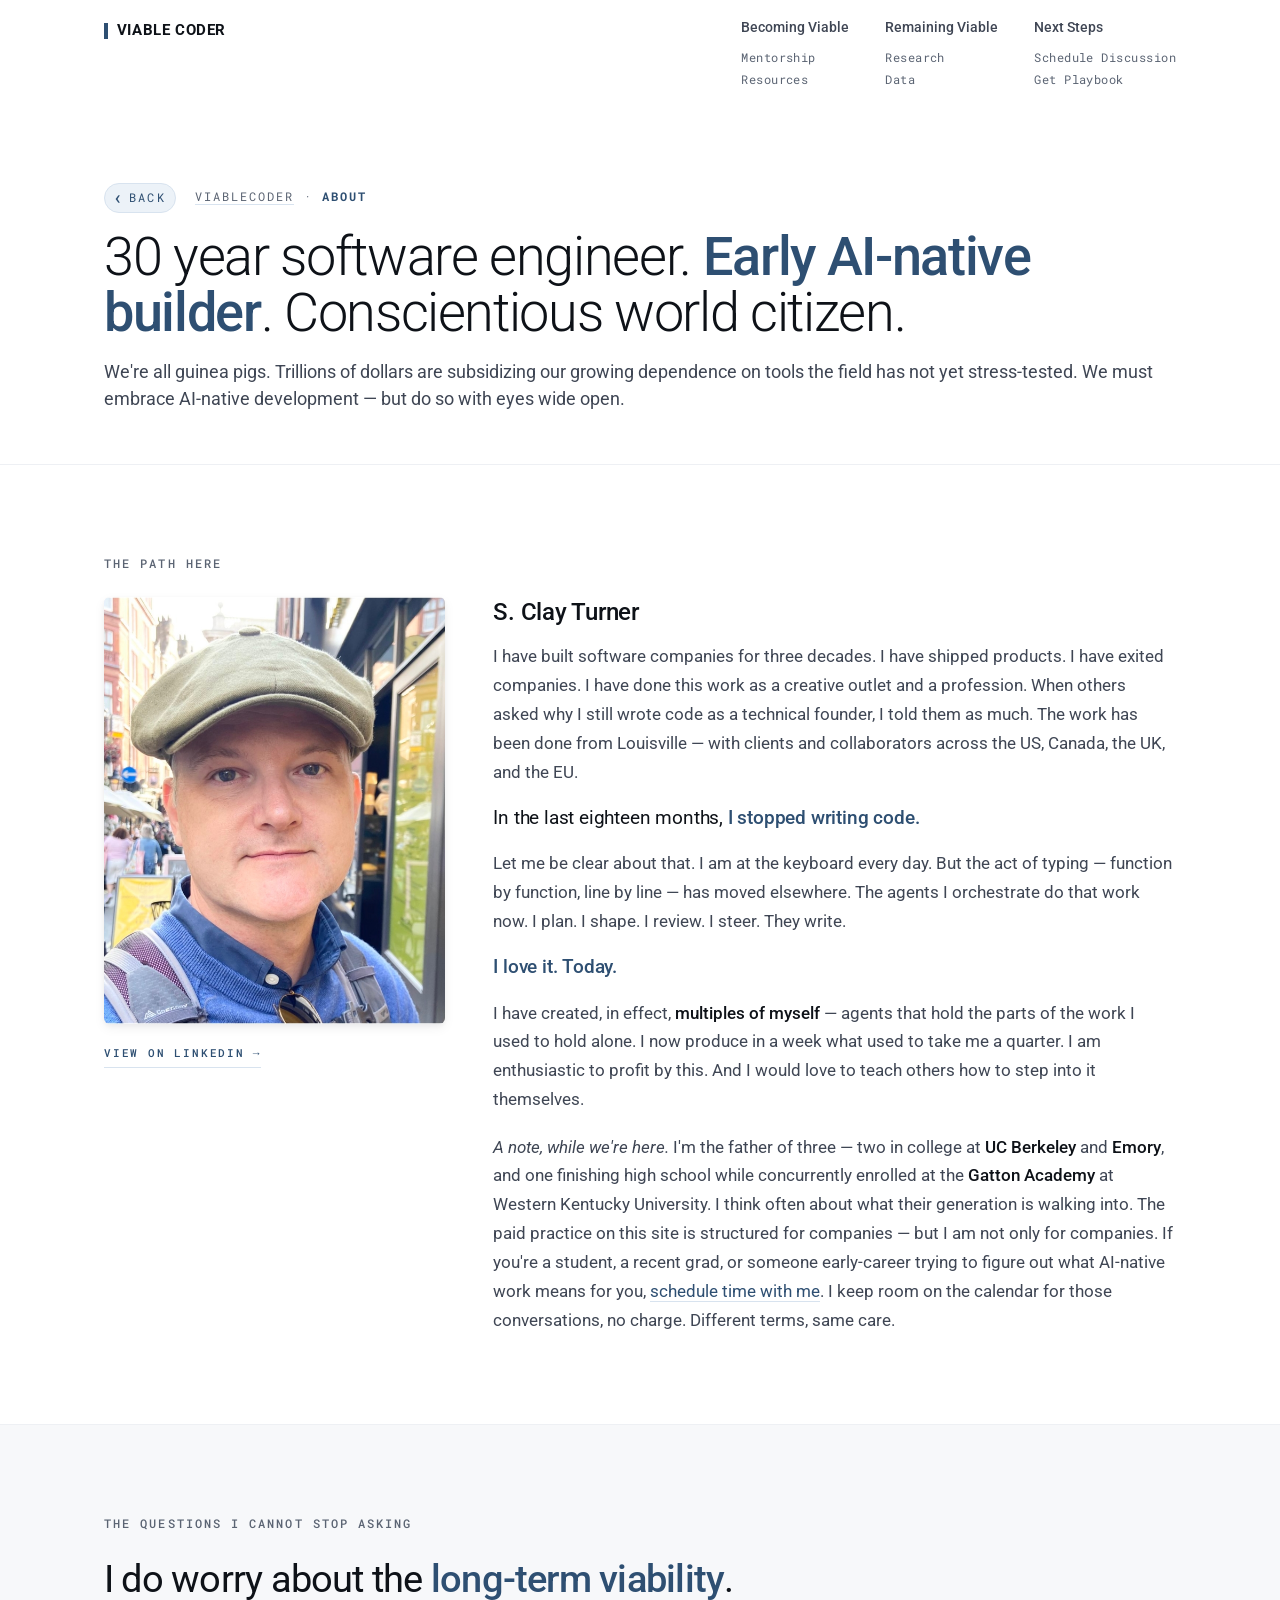
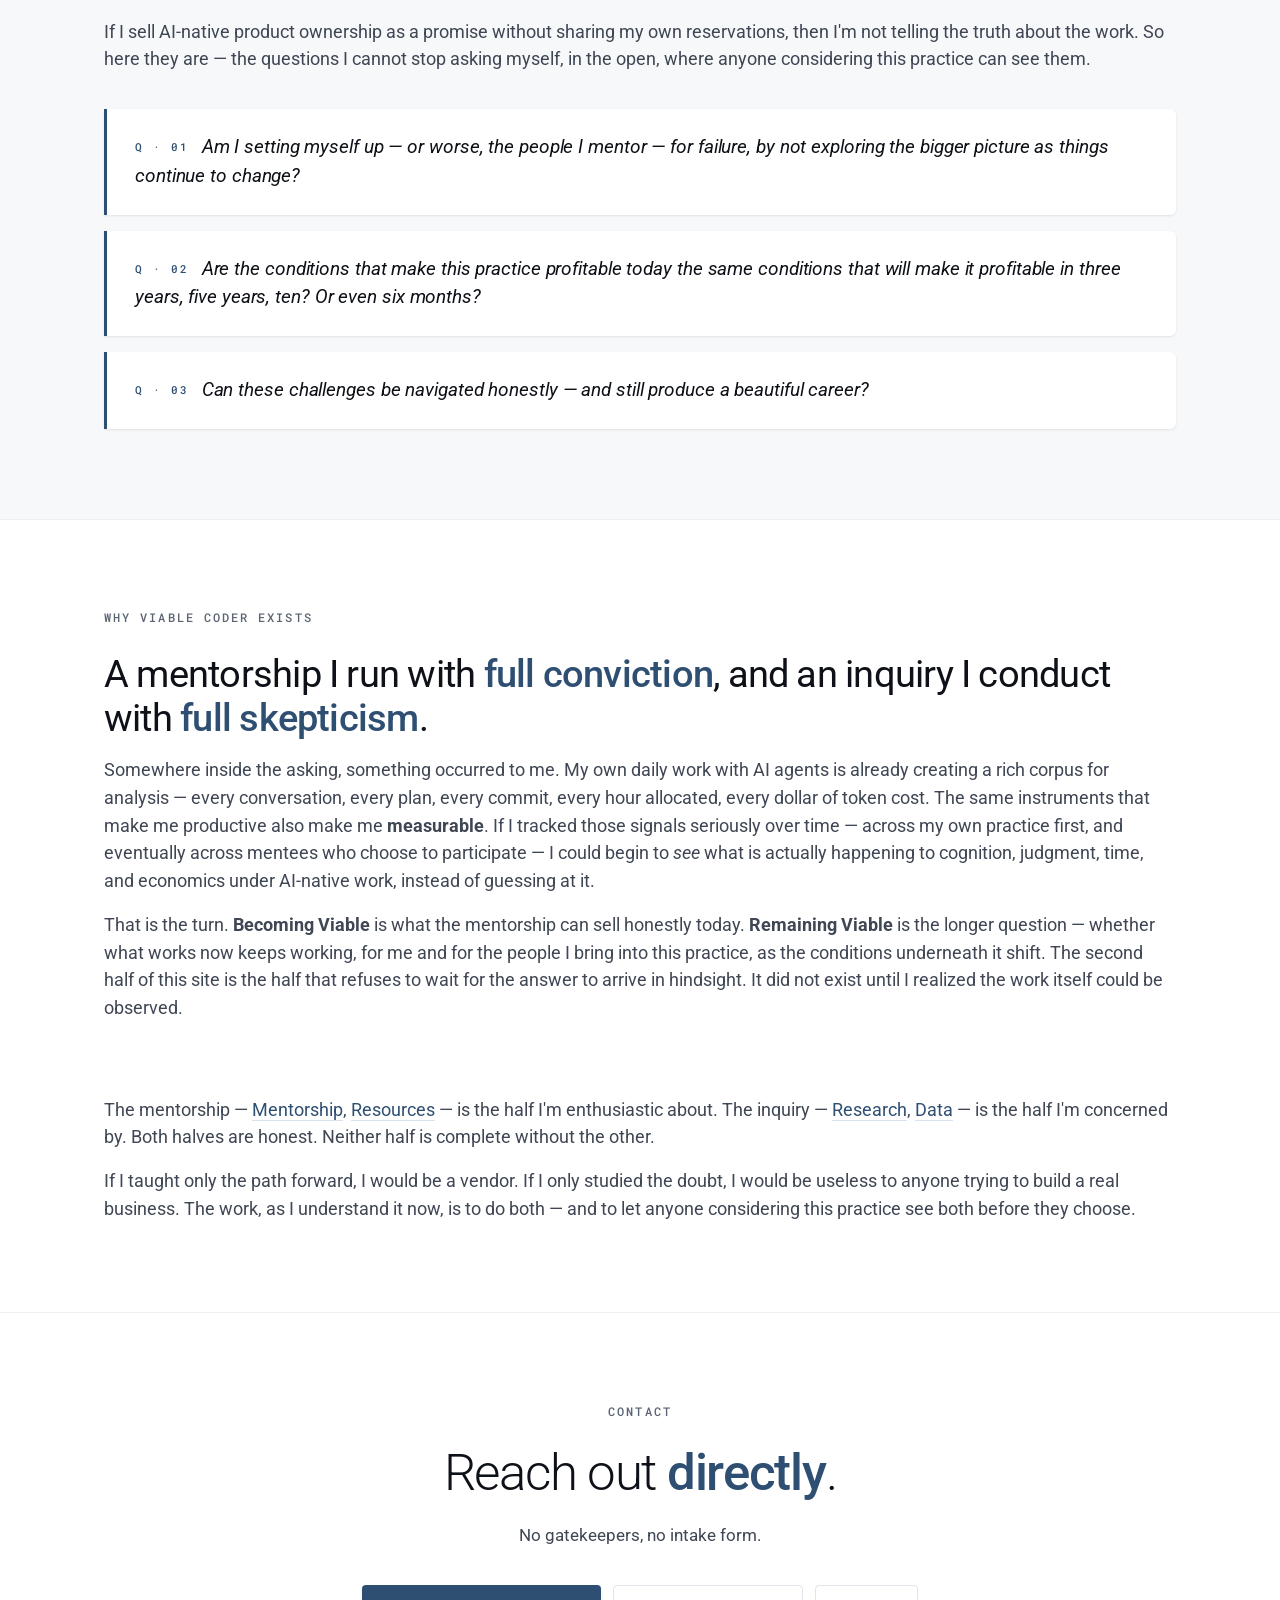
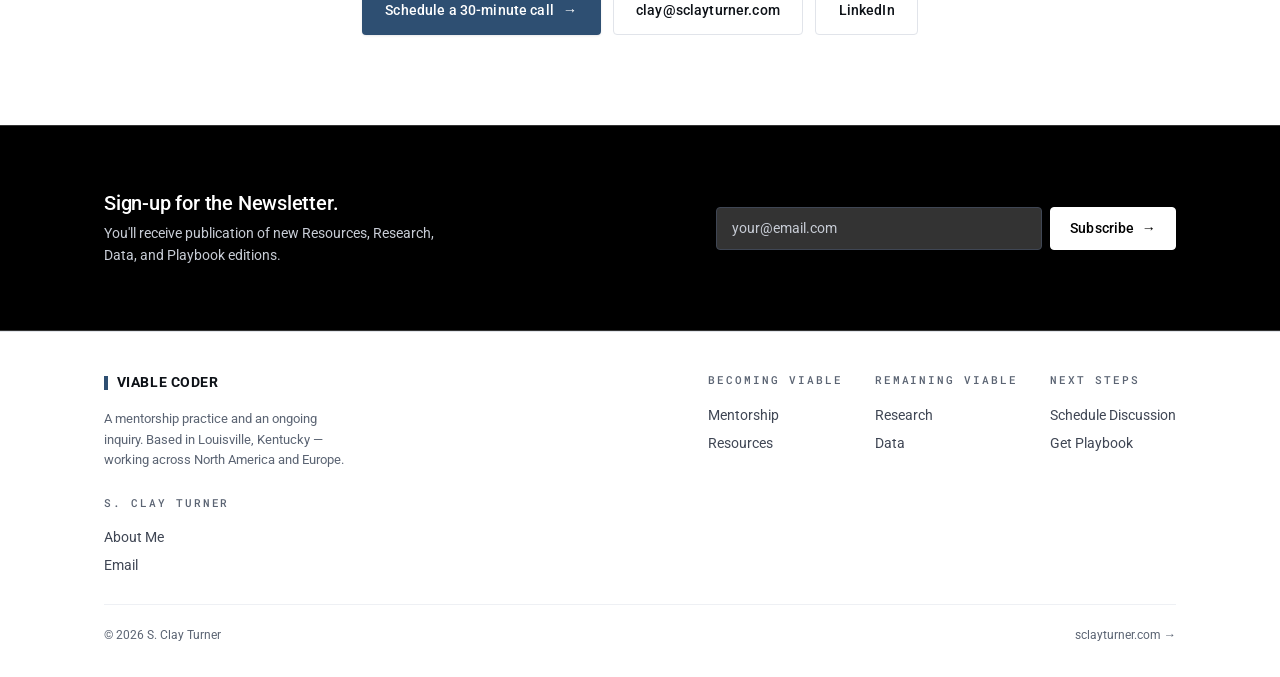
==== website/public/about.html @ d7c7f1f5 "Initial Commit" ====
<!DOCTYPE html>
<html lang="en">
<head>
<meta charset="UTF-8">
<meta name="viewport" content="width=device-width, initial-scale=1.0">
<title>About — Viable Coder</title>
<meta name="description" content="S. Clay Turner — three decades building software companies. Currently technical co-founder of Soaring Titan and Maximum Automotive Intelligence.">

<link rel="preconnect" href="https://fonts.googleapis.com">
<link rel="preconnect" href="https://fonts.gstatic.com" crossorigin>
<link href="https://fonts.googleapis.com/css2?family=Roboto:wght@300;400;500;700&family=Roboto+Mono:wght@400;500&display=swap" rel="stylesheet">
<link rel="stylesheet" href="main.css?v=20260601">
</head>
<body>

<nav class="top">
  <div class="wrap">
    <div class="nav-row">
      <a href="index.html" class="wordmark"><span class="bar"></span> VIABLE CODER</a>
      <button class="nav-toggle" type="button" aria-controls="nav-links" aria-expanded="false" aria-label="Open menu">
        <span class="nav-toggle-icon" aria-hidden="true"><span></span><span></span><span></span></span>
      </button>
      <div class="nav-links" id="nav-links">
        <div class="nav-col">
          <a href="becoming-viable.html" class="nav-top-link">Becoming Viable</a>
          <div class="nav-sub">
            <a href="mentorship.html">Mentorship</a>
            <a href="resources.html">Resources</a>
          </div>
        </div>
        <div class="nav-col">
          <a href="remaining-viable.html" class="nav-top-link">Remaining Viable</a>
          <div class="nav-sub">
            <a href="research.html">Research</a>
            <a href="data.html">Data</a>
          </div>
        </div>
        <div class="nav-col">
          <a href="next-steps.html" class="nav-top-link">Next Steps</a>
          <div class="nav-sub">
            <a href="https://calendly.com/sclayturner/advisory-session" target="_blank" rel="noopener">Schedule Discussion</a>
            <a href="playbook.html">Get Playbook</a>
          </div>
        </div>
      </div>
    </div>
  </div>
</nav>

<!-- PAGE BAND -->
<header class="page-band about-header">
  <div class="wrap">
    <div class="crumb reveal"><a href="index.html" class="crumb-back" aria-label="back to home"><span class="chevron">‹</span>BACK</a><a href="index.html">viablecoder</a> · <span class="accent">about</span></div>
    <h1 class="reveal delay-1">30 year software engineer. <strong>Early AI-native builder</strong>. Conscientious world citizen.</h1>
    <p class="kicker reveal delay-2">We're all guinea pigs. Trillions of dollars are subsidizing our growing dependence on tools the field has not yet stress-tested. We must embrace AI-native development — but do so with eyes wide open.</p>
  </div>
</header>

<!-- §1 — THE PATH HERE -->
<section>
  <div class="wrap">
    <div class="eyebrow reveal"><span class="num">01</span><span class="bar"></span> The Path Here</div>
    <div class="person-row" style="margin-top: 1.5rem; align-items: flex-start;">
      <div class="person-side reveal">
        <figure class="person-portrait">
          <img src="assets/clay-turner.jpg" alt="S. Clay Turner" loading="lazy">
        </figure>
        <a href="https://www.linkedin.com/in/sclayturner/" target="_blank" rel="noopener" class="profile-link">
          View on LinkedIn <span class="arrow">→</span>
        </a>
      </div>
      <div class="person-text narrative">
        <h3 class="reveal">S. Clay Turner</h3>
        <p class="reveal">I have built software companies for three decades. I have shipped products. I have exited companies. I have done this work as a creative outlet and a profession. When others asked why I still wrote code as a technical founder, I told them as much. The work has been done from Louisville — with clients and collaborators across the US, Canada, the UK, and the EU.</p>
        <p class="reveal"><span class="pull">In the last eighteen months, <strong>I stopped writing code.</strong></span></p>
        <p class="reveal">Let me be clear about that. I am at the keyboard every day. But the act of typing — function by function, line by line — has moved elsewhere. The agents I orchestrate do that work now. I plan. I shape. I review. I steer. They write.</p>
        <p class="reveal"><span class="pull"><strong>I love it. Today.</strong></span></p>
        <p class="reveal">I have created, in effect, <strong>multiples of myself</strong> — agents that hold the parts of the work I used to hold alone. I now produce in a week what used to take me a quarter. I am enthusiastic to profit by this. And I would love to teach others how to step into it themselves.</p>
        <p class="reveal"><em>A note, while we're here.</em> I'm the father of three — two in college at <strong>UC Berkeley</strong> and <strong>Emory</strong>, and one finishing high school while concurrently enrolled at the <strong>Gatton Academy</strong> at Western Kentucky University. I think often about what their generation is walking into. The paid practice on this site is structured for companies — but I am not only for companies. If you're a student, a recent grad, or someone early-career trying to figure out what AI-native work means for you, <a href="https://calendly.com/sclayturner/advisory-session" target="_blank" rel="noopener" style="color: var(--steel); border-bottom: 1px solid var(--steel-light);">schedule time with me</a>. I keep room on the calendar for those conversations, no charge. Different terms, same care.</p>
      </div>
    </div>
  </div>
</section>

<!-- §2 — THE QUESTIONS I CANNOT STOP ASKING -->
<section class="alt-bg">
  <div class="wrap">
    <div class="eyebrow reveal"><span class="num">02</span><span class="bar"></span> The Questions I Cannot Stop Asking</div>
    <h2 class="section-title reveal">I do worry about the <strong>long-term viability</strong>.</h2>
    <p class="lead reveal">If I sell AI-native product ownership as a promise without sharing my own reservations, then I'm not telling the truth about the work. So here they are — the questions I cannot stop asking myself, in the open, where anyone considering this practice can see them.</p>

    <div class="self-questions">
      <div class="self-question reveal">
        <span class="q-num">Q · 01</span>
        Am I setting myself up — or worse, the people I mentor — for failure, by not exploring the bigger picture as things continue to change?
      </div>
      <div class="self-question reveal delay-1">
        <span class="q-num">Q · 02</span>
        Are the conditions that make this practice profitable today the same conditions that will make it profitable in three years, five years, ten? Or even six months?
      </div>
      <div class="self-question reveal delay-2">
        <span class="q-num">Q · 03</span>
        Can these challenges be navigated honestly — and still produce a beautiful career?
      </div>
    </div>
  </div>
</section>

<!-- §3 — WHY VIABLE CODER EXISTS -->
<section>
  <div class="wrap">
    <div class="eyebrow reveal"><span class="num">03</span><span class="bar"></span> Why Viable Coder Exists</div>
    <h2 class="section-title reveal">A mentorship I run with <strong>full conviction</strong>, and an inquiry I conduct with <strong>full skepticism</strong>.</h2>
    <p class="lead reveal">Somewhere inside the asking, something occurred to me. My own daily work with AI agents is already creating a rich corpus for analysis — every conversation, every plan, every commit, every hour allocated, every dollar of token cost. The same instruments that make me productive also make me <strong>measurable</strong>. If I tracked those signals seriously over time — across my own practice first, and eventually across mentees who choose to participate — I could begin to <em>see</em> what is actually happening to cognition, judgment, time, and economics under AI-native work, instead of guessing at it.</p>
    <p class="lead reveal" style="margin-top: 1rem;">That is the turn. <strong>Becoming Viable</strong> is what the mentorship can sell honestly today. <strong>Remaining Viable</strong> is the longer question — whether what works now keeps working, for me and for the people I bring into this practice, as the conditions underneath it shift. The second half of this site is the half that refuses to wait for the answer to arrive in hindsight. It did not exist until I realized the work itself could be observed.</p>
    <h3 class="subhead reveal" style="margin-top: 2.5rem; font-family: var(--font-mono); font-size: 0.85rem; letter-spacing: 0.08em; text-transform: uppercase; color: var(--ink-3);">Two halves, neither complete without the other</h3>
    <p class="lead reveal" style="margin-top: 1rem;">The mentorship — <a href="mentorship.html" style="color: var(--steel); border-bottom: 1px solid var(--steel-light);">Mentorship</a>, <a href="resources.html" style="color: var(--steel); border-bottom: 1px solid var(--steel-light);">Resources</a> — is the half I'm enthusiastic about. The inquiry — <a href="research.html" style="color: var(--steel); border-bottom: 1px solid var(--steel-light);">Research</a>, <a href="data.html" style="color: var(--steel); border-bottom: 1px solid var(--steel-light);">Data</a> — is the half I'm concerned by. Both halves are honest. Neither half is complete without the other.</p>
    <p class="lead reveal" style="margin-top: 1rem;">If I taught only the path forward, I would be a vendor. If I only studied the doubt, I would be useless to anyone trying to build a real business. The work, as I understand it now, is to do both — and to let anyone considering this practice see both before they choose.</p>
  </div>
</section>

<!-- §5 — CONTACT -->
<section class="close">
  <div class="narrow">
    <div class="eyebrow reveal" style="justify-content: center;"><span class="num">04</span><span class="bar"></span> Contact</div>
    <h2 class="reveal">Reach out <span class="accent">directly</span>.</h2>
    <p class="reveal">No gatekeepers, no intake form.</p>
    <div class="ctas reveal">
      <a href="https://calendly.com/sclayturner/advisory-session" class="btn btn-primary" target="_blank" rel="noopener">
        Schedule a 30-minute call <span class="arrow">→</span>
      </a>
      <a href="mailto:clay@sclayturner.com" class="btn btn-ghost">clay@sclayturner.com</a>
      <a href="https://www.linkedin.com/in/sclayturner/" class="btn btn-ghost" target="_blank" rel="noopener">LinkedIn</a>
    </div>
  </div>
</section>

<!-- NEWSLETTER -->
<section class="subscribe-band">
  <div class="wrap">
    <div class="sub-lede">
      <h3 class="reveal">Sign-up for the Newsletter.</h3>
      <p class="sub-note reveal">You'll receive publication of new Resources, Research, Data, and Playbook editions.</p>
    </div>
    <form class="subscribe-form reveal" action="https://buttondown.email/api/emails/embed-subscribe/viablecoder" method="post" target="popupwindow" onsubmit="window.open('https://buttondown.email/viablecoder', 'popupwindow')">
      <input type="email" name="email" placeholder="your@email.com" required>
      <button type="submit">Subscribe <span class="arrow">&rarr;</span></button>
    </form>
  </div>
</section>

<footer>
  <div class="wrap">
    <div>
      <a href="index.html" class="wordmark"><span class="bar"></span> VIABLE CODER</a>
      <p style="margin-top: 0.75rem; font-size: 0.8rem; color: var(--ink-3); max-width: 36ch;">A mentorship practice and an ongoing inquiry. Based in Louisville, Kentucky — working across North America and Europe.</p>
    </div>
    <div class="ft-col">
      <h5>Becoming Viable</h5>
      <a href="mentorship.html">Mentorship</a>
      <a href="resources.html">Resources</a>
    </div>
    <div class="ft-col">
      <h5>Remaining Viable</h5>
      <a href="research.html">Research</a>
      <a href="data.html">Data</a>
    </div>
    <div class="ft-col">
      <h5>Next Steps</h5>
      <a href="https://calendly.com/sclayturner/advisory-session" target="_blank" rel="noopener">Schedule Discussion</a>
      <a href="playbook.html">Get Playbook</a>
    </div>
    <div class="ft-col">
      <h5>S. Clay Turner</h5>
      <a href="about.html">About Me</a>
      <a href="mailto:clay@sclayturner.com">Email</a>
    </div>
    <div class="ft-bottom">
      <div>© <span id="year"></span> S. Clay Turner</div>
      <div><a href="https://sclayturner.com" target="_blank" rel="noopener">sclayturner.com →</a></div>
    </div>
  </div>
</footer>

<script src="main.js?v=20260529"></script>
</body>
</html>
---- website/public/main.css ----
:root {
  --white: #ffffff;
  --gray-50: #f7f8fa;
  --gray-100: #eef0f4;
  --gray-200: #e1e4ea;
  --gray-300: #c8cdd6;
  --gray-400: #8a93a3;
  --gray-500: #5b6473;
  --gray-600: #3f4654;
  --gray-700: #2a303a;
  --gray-800: #181c24;
  --gray-900: #0e1218;

  --steel: #2e4f72;
  --steel-mid: #4a7299;
  --steel-light: #d8e3ef;
  --steel-pale: #ecf2f8;

  --ink: var(--gray-900);
  --ink-2: var(--gray-600);
  --ink-3: var(--gray-500);
  --rule: var(--gray-200);
  --rule-soft: var(--gray-100);

  --font-sans: "Roboto", -apple-system, BlinkMacSystemFont, "Segoe UI", sans-serif;
  --font-mono: "Roboto Mono", ui-monospace, "SF Mono", Menlo, monospace;

  --max-w: 1200px;
  --content-w: 920px;
  --pad-x: clamp(1.5rem, 5vw, 4rem);

  --shadow-sm: 0 1px 2px rgba(15, 22, 32, 0.04), 0 1px 3px rgba(15, 22, 32, 0.06);
  --shadow-md: 0 4px 12px rgba(15, 22, 32, 0.06), 0 2px 4px rgba(15, 22, 32, 0.04);
}

* { box-sizing: border-box; margin: 0; padding: 0; }

html { scroll-behavior: smooth; -webkit-font-smoothing: antialiased; -moz-osx-font-smoothing: grayscale; }

body {
  background: var(--white);
  color: var(--ink);
  font-family: var(--font-sans);
  font-size: 1rem;
  line-height: 1.6;
  font-weight: 400;
  overflow-x: hidden;
}

a { color: inherit; text-decoration: none; }

::selection { background: var(--steel); color: var(--white); }

/* Layout */
.wrap { max-width: var(--max-w); margin: 0 auto; padding: 0 var(--pad-x); position: relative; }
.narrow { max-width: var(--content-w); margin: 0 auto; padding: 0 var(--pad-x); position: relative; }

/* NAV — two-tier */
nav.top {
  position: sticky;
  top: 0;
  z-index: 50;
  background: rgba(255, 255, 255, 0.94);
  backdrop-filter: saturate(140%) blur(8px);
  -webkit-backdrop-filter: saturate(140%) blur(8px);
  border-bottom: 1px solid transparent;
  transition: border-color 0.2s ease, box-shadow 0.2s ease;
}
nav.top.scrolled {
  border-bottom-color: var(--rule);
  box-shadow: 0 1px 0 rgba(15, 22, 32, 0.02);
}
nav.top .wrap {
  padding-top: 1rem;
  padding-bottom: 0.85rem;
}
.nav-row {
  display: flex;
  align-items: flex-start;
  justify-content: space-between;
  gap: 1.5rem;
}
.nav-row .wordmark {
  font-family: var(--font-sans);
  font-weight: 700;
  font-size: 0.95rem;
  letter-spacing: 0.04em;
  color: var(--ink);
  display: inline-flex;
  align-items: center;
  gap: 0.55rem;
  padding-top: 0.15rem;
}
.nav-row .wordmark .bar {
  display: inline-block;
  width: 4px; height: 16px;
  background: var(--steel);
}
.nav-links {
  display: flex;
  align-items: flex-start;
  gap: 2.25rem;
}
.nav-col {
  display: flex;
  flex-direction: column;
  align-items: flex-start;
  gap: 0.3rem;
}
.nav-col .nav-top-link {
  font-family: var(--font-sans);
  font-size: 0.875rem;
  font-weight: 500;
  color: var(--ink-2);
  transition: color 0.15s;
  padding-bottom: 2px;
  border-bottom: 1px solid transparent;
  white-space: nowrap;
}
.nav-col .nav-top-link:hover { color: var(--steel); }
.nav-col .nav-top-link.is-active {
  color: var(--ink);
  border-bottom-color: var(--steel);
}
.nav-sub {
  display: flex;
  flex-direction: column;
  gap: 0.15rem;
  padding-top: 0.15rem;
}
.nav-sub a {
  font-family: var(--font-mono);
  font-size: 0.72rem;
  letter-spacing: 0.04em;
  color: var(--ink-3);
  white-space: nowrap;
  transition: color 0.15s;
  padding-bottom: 1px;
  border-bottom: 1px solid transparent;
}
.nav-sub a:hover { color: var(--steel); }
.nav-sub a.is-active {
  color: var(--ink);
  border-bottom-color: var(--steel-light);
}
.nav-col.nav-cta { padding-top: 0; margin-left: 0.5rem; }

/* Mobile nav toggle — hidden on desktop, becomes the menu trigger on small screens */
.nav-toggle {
  display: none;
  align-items: center;
  justify-content: center;
  width: 40px;
  height: 40px;
  padding: 0;
  background: transparent;
  border: 1px solid var(--rule);
  border-radius: 4px;
  color: var(--ink);
  cursor: pointer;
  transition: border-color 0.15s, color 0.15s;
}
.nav-toggle:hover { border-color: var(--steel); color: var(--steel); }
.nav-toggle-icon {
  position: relative;
  display: inline-block;
  width: 18px;
  height: 14px;
}
.nav-toggle-icon span {
  position: absolute;
  left: 0;
  width: 100%;
  height: 2px;
  background: currentColor;
  border-radius: 1px;
  transition: transform 0.2s ease, opacity 0.15s ease, top 0.2s ease;
}
.nav-toggle-icon span:nth-child(1) { top: 0; }
.nav-toggle-icon span:nth-child(2) { top: 6px; }
.nav-toggle-icon span:nth-child(3) { top: 12px; }
.nav-toggle[aria-expanded="true"] .nav-toggle-icon span:nth-child(1) { top: 6px; transform: rotate(45deg); }
.nav-toggle[aria-expanded="true"] .nav-toggle-icon span:nth-child(2) { opacity: 0; }
.nav-toggle[aria-expanded="true"] .nav-toggle-icon span:nth-child(3) { top: 6px; transform: rotate(-45deg); }

/* Buttons */
.btn {
  display: inline-flex;
  align-items: center;
  gap: 0.55rem;
  padding: 0.8rem 1.4rem;
  font-family: var(--font-sans);
  font-size: 0.9rem;
  font-weight: 500;
  letter-spacing: 0.01em;
  border-radius: 4px;
  border: 1px solid transparent;
  cursor: pointer;
  transition: all 0.18s ease;
  white-space: nowrap;
}
.btn-primary {
  background: var(--steel);
  color: var(--white);
  box-shadow: var(--shadow-sm);
}
.btn-primary:hover {
  background: var(--gray-900);
  transform: translateY(-1px);
  box-shadow: var(--shadow-md);
}
.btn-primary .arrow { transition: transform 0.2s; }
.btn-primary:hover .arrow { transform: translateX(3px); }
.btn-ghost {
  background: var(--white);
  color: var(--ink);
  border-color: var(--rule);
}
.btn-ghost:hover { border-color: var(--steel); color: var(--steel); }
.btn-sm { padding: 0.55rem 1rem; font-size: 0.825rem; }

/* Sections */
section { padding: clamp(4rem, 7vw, 7rem) 0; position: relative; }
section + section { border-top: 1px solid var(--rule-soft); }
.alt-bg { background: var(--gray-50); }

/* Eyebrow */
.eyebrow {
  display: flex;
  align-items: center;
  gap: 0.85rem;
  font-family: var(--font-mono);
  font-size: 0.72rem;
  font-weight: 500;
  letter-spacing: 0.18em;
  text-transform: uppercase;
  color: var(--ink-3);
  margin-bottom: 1.5rem;
}
.eyebrow .num,
.eyebrow .bar { display: none; }

/* Type */
h1, h2, h3, h4 {
  font-family: var(--font-sans);
  color: var(--ink);
  line-height: 1.15;
  letter-spacing: -0.02em;
}
h1 {
  font-size: clamp(2.25rem, 5.2vw, 4.25rem);
  font-weight: 300;
  line-height: 1.05;
  letter-spacing: -0.025em;
}
h1 .accent { color: var(--steel); font-weight: 500; }

/* Universal: <strong> inside any heading uses the steel accent.
   Override on dark blocks below. */
h1 strong,
h2 strong,
h3 strong,
h4 strong,
h5 strong,
h6 strong {
  font-weight: 500;
  color: var(--steel);
}
h2.section-title {
  font-size: clamp(1.625rem, 3vw, 2.5rem);
  font-weight: 400;
  margin-bottom: 1rem;
  letter-spacing: -0.02em;
  width: 100%;
  max-width: none;
  text-wrap: wrap;
}
h2.section-title strong { font-weight: 500; }
h2.section-title .accent { color: var(--steel); font-weight: 500; }
h3 {
  font-size: 1.125rem;
  font-weight: 500;
  line-height: 1.3;
  letter-spacing: -0.01em;
}
p.lead {
  font-size: clamp(1.0625rem, 1.4vw, 1.2rem);
  line-height: 1.55;
  color: var(--ink-2);
  font-weight: 400;
}
p { color: var(--ink-2); }

/* Page header band (used on landers + working surfaces) */
.page-band {
  padding: clamp(3.5rem, 6vw, 5.5rem) 0 clamp(2.5rem, 4vw, 3.5rem);
  border-bottom: 1px solid var(--rule-soft);
}
.page-band .crumb {
  font-family: var(--font-mono);
  font-size: 0.72rem;
  letter-spacing: 0.18em;
  text-transform: uppercase;
  color: var(--ink-3);
  margin-bottom: 1rem;
}
.page-band .crumb .accent { color: var(--steel); font-weight: 700; }
.page-band .crumb a {
  color: inherit;
  text-decoration: none;
  border-bottom: 1px solid var(--steel-light);
  transition: color 0.2s, border-bottom-color 0.2s;
}
.page-band .crumb a:hover {
  color: var(--steel);
  border-bottom-color: var(--steel);
}
.page-band .crumb .crumb-back {
  display: inline-flex;
  align-items: center;
  vertical-align: middle;
  gap: 0.35em;
  margin-right: 1.5em;
  padding: 0.3em 0.75em 0.3em 0.55em;
  font-size: 0.78rem;
  color: var(--steel);
  background: var(--steel-pale);
  border: 1px solid var(--steel-light);
  border-bottom: 1px solid var(--steel-light);
  border-radius: 999px;
  transition: background 0.2s, color 0.2s, border-color 0.2s, transform 0.2s;
}
.page-band .crumb .crumb-back:hover {
  background: var(--steel);
  color: var(--white, #ffffff);
  border-color: var(--steel);
  border-bottom-color: var(--steel);
  transform: translateX(-3px);
}
.page-band .crumb .crumb-back .chevron {
  font-size: 1.5em;
  line-height: 0;
  position: relative;
  top: -1px;
  font-weight: 500;
}
.page-band h1 {
  font-size: clamp(2rem, 4.2vw, 3.5rem);
  margin-bottom: 1rem;
  width: 100%;
  max-width: none;
  text-wrap: wrap;
}
.page-band p.kicker {
  font-size: clamp(1.0625rem, 1.4vw, 1.2rem);
  color: var(--ink-2);
  line-height: 1.55;
}

/* HOME hero — the orienting question */
.q-hero {
  padding: clamp(4rem, 8vw, 7rem) 0 clamp(3.5rem, 6vw, 5.5rem);
}
.q-hero .hero-grid {
  display: grid;
  gap: 2.5rem;
  align-items: center;
}
@media (min-width: 900px) {
  .q-hero .hero-grid { grid-template-columns: 1.5fr 1fr; gap: 4rem; }
}
@media (min-width: 1100px) {
  .q-hero .hero-grid { gap: 5rem; }
}
.q-hero .hero-text { text-align: left; }
.q-hero .hero-media { position: relative; }
.q-hero .hero-media img {
  display: block;
  width: 100%;
  height: auto;
  aspect-ratio: 16 / 11;
  object-fit: cover;
  border-radius: 6px;
  box-shadow: var(--shadow-md);
}
.q-hero .hero-caption {
  padding: 1.25rem 0 0;
}
.q-hero .hero-caption .quote {
  font-size: 1rem;
  line-height: 1.55;
  color: var(--ink);
  font-weight: 400;
  font-style: italic;
}
.q-hero .hero-caption .attrib {
  display: block;
  margin-top: 1rem;
  padding-top: 1rem;
  border-top: 1px solid var(--rule);
}
.q-hero .hero-caption .attrib strong {
  display: block;
  color: var(--ink);
  font-weight: 500;
  font-size: 0.9rem;
  letter-spacing: -0.005em;
  margin-bottom: 0.2rem;
}
.q-hero .hero-caption .attrib .role {
  display: block;
  font-family: var(--font-mono);
  font-size: 0.68rem;
  letter-spacing: 0.16em;
  text-transform: uppercase;
  color: var(--ink-3);
}
.q-hero .ovr {
  font-family: var(--font-mono);
  font-size: 0.72rem;
  letter-spacing: 0.22em;
  text-transform: uppercase;
  color: var(--ink-3);
  margin-bottom: 1.75rem;
  display: flex;
  align-items: center;
  gap: 0.85rem;
}
.q-hero .ovr .bar { width: 28px; height: 1px; background: var(--steel); }
.q-hero .question {
  font-size: clamp(1.875rem, 4.4vw, 3.5rem);
  line-height: 1.12;
  font-weight: 300;
  letter-spacing: -0.025em;
  color: var(--ink);
  margin-bottom: 1.75rem;
  text-wrap: balance;
  max-width: 30ch;
}
.q-hero .question .accent { color: var(--steel); font-weight: 500; }
.q-hero .question strong { font-weight: 500; }
.q-hero .question em { font-style: italic; font-weight: 400; color: var(--ink); }
.q-hero .sub {
  font-size: clamp(1.0625rem, 1.4vw, 1.2rem);
  color: var(--ink-2);
  line-height: 1.55;
  max-width: 56ch;
}
.q-hero .sub .person { color: var(--ink); font-weight: 500; }

/* TWO FACES — equal weight */
.faces-grid {
  display: grid;
  gap: 1.5rem;
  margin-top: 2.5rem;
}
@media (min-width: 820px) {
  .faces-grid { grid-template-columns: 1fr 1fr; gap: 2rem; }
}

/* HOME §02 — Nine Dimensions section + closing italic quote */
.dimensions-families-section .dimensions-families { margin-top: 2.5rem; }

.explore-link {
  margin-top: 3rem;
  padding-top: 2rem;
  border-top: 1px solid var(--rule);
}
.explore-link a {
  display: inline-flex;
  align-items: center;
  gap: 0.55rem;
  font-family: var(--font-mono);
  font-size: 0.78rem;
  font-weight: 500;
  letter-spacing: 0.16em;
  text-transform: uppercase;
  color: var(--steel);
  border-bottom: 1px solid var(--steel-light);
  padding-bottom: 0.4rem;
  transition: color 0.18s, border-color 0.18s;
}
.explore-link a:hover {
  color: var(--gray-900);
  border-bottom-color: var(--steel);
}
.explore-link a .arrow { transition: transform 0.18s; }
.explore-link a:hover .arrow { transform: translateX(3px); }

.practitioner-quote {
  margin-top: 3rem;
  font-size: clamp(1.1875rem, 1.8vw, 1.5rem);
  font-style: italic;
  color: var(--ink);
  line-height: 1.5;
  font-weight: 300;
  letter-spacing: -0.005em;
}
.dimensions-families {
  display: grid;
  gap: 1.75rem;
}
@media (min-width: 760px) {
  .dimensions-families { grid-template-columns: repeat(3, 1fr); gap: 2.25rem; }
}
.dim-family h4 {
  font-family: var(--font-mono);
  font-size: 0.7rem;
  font-weight: 500;
  letter-spacing: 0.18em;
  text-transform: uppercase;
  color: var(--steel);
  margin-bottom: 1rem;
  padding-bottom: 0.65rem;
  border-bottom: 1px solid var(--rule);
}
.dim-family h4 .count {
  color: var(--ink-3);
  font-weight: 400;
  margin-left: 0.4rem;
}
.dim-list {
  list-style: none;
  display: flex;
  flex-direction: column;
  gap: 1rem;
}
.dim-list li {
  display: flex;
  flex-direction: column;
  gap: 0.25rem;
}
.dim-list .dim-name {
  font-family: var(--font-sans);
  font-size: 0.95rem;
  font-weight: 500;
  letter-spacing: -0.005em;
}
.dim-list .dim-name a {
  color: var(--ink);
  border-bottom: 1px solid transparent;
  transition: border-color 0.15s, color 0.15s;
  padding-bottom: 1px;
}
.dim-list .dim-name a:hover {
  color: var(--steel);
  border-bottom-color: var(--steel-light);
}
.dim-list .dim-q {
  font-style: italic;
  font-size: 0.9rem;
  color: var(--ink-2);
  line-height: 1.45;
  max-width: 32ch;
}
.face-card {
  border: 1px solid var(--rule);
  background: var(--white);
  border-radius: 6px;
  padding: clamp(1.75rem, 3vw, 2.5rem);
  display: flex;
  flex-direction: column;
  gap: 1.25rem;
  transition: border-color 0.2s, box-shadow 0.2s, transform 0.2s;
  position: relative;
  overflow: hidden;
}
.face-card::before {
  content: "";
  position: absolute;
  left: 0; top: 0; bottom: 0;
  width: 3px;
  background: var(--steel);
}
.face-card:hover {
  border-color: var(--steel-mid);
  box-shadow: var(--shadow-md);
  transform: translateY(-2px);
}
.face-card .face-label {
  font-family: var(--font-mono);
  font-size: 0.72rem;
  font-weight: 500;
  letter-spacing: 0.18em;
  text-transform: uppercase;
  color: var(--steel);
}
.face-card h2 {
  font-size: clamp(1.375rem, 2vw, 1.75rem);
  font-weight: 400;
  line-height: 1.2;
  letter-spacing: -0.015em;
  max-width: 24ch;
}
.face-card h2 strong { font-weight: 500; }
.face-card p { font-size: 1rem; color: var(--ink-2); max-width: 50ch; }
.face-card .face-links {
  display: flex;
  flex-direction: column;
  gap: 0.5rem;
  margin-top: 0.25rem;
  padding-top: 1rem;
  border-top: 1px solid var(--rule-soft);
}
.face-card .face-links a {
  display: flex;
  justify-content: space-between;
  align-items: baseline;
  gap: 1rem;
  padding: 0.5rem 0;
  font-family: var(--font-sans);
  font-size: 0.95rem;
  color: var(--ink);
  font-weight: 500;
  border-bottom: 1px solid transparent;
  transition: border-color 0.15s, color 0.15s;
}
.face-card .face-links a:hover {
  color: var(--steel);
  border-bottom-color: var(--steel-light);
}
.face-card .face-links a .desc {
  font-family: var(--font-sans);
  font-size: 0.85rem;
  color: var(--ink-3);
  font-weight: 400;
  flex: 1;
  text-align: right;
}
.face-card .face-links a .arrow {
  font-family: var(--font-mono);
  color: var(--steel);
  transition: transform 0.15s;
}
.face-card .face-links a:hover .arrow { transform: translateX(3px); }

/* PROOF strip on home (Stonewood) */
.proof-grid { display: grid; gap: 2rem; margin-top: 2rem; }
@media (min-width: 760px) {
  .proof-grid { grid-template-columns: 1.1fr 1fr; gap: 3rem; align-items: center; }
}
.home-proof .case {
  border-left: 3px solid var(--steel);
  padding: 0.4rem 0 0.4rem 1.5rem;
}
.home-proof .case .tag {
  font-family: var(--font-mono);
  font-size: 0.7rem;
  font-weight: 500;
  letter-spacing: 0.16em;
  text-transform: uppercase;
  color: var(--steel);
  margin-bottom: 0.6rem;
  display: block;
}
.home-proof .case h3 {
  font-size: clamp(1.125rem, 1.6vw, 1.375rem);
  font-weight: 500;
  margin-bottom: 0.6rem;
  letter-spacing: -0.015em;
}
.home-proof .case p { font-size: 0.95rem; color: var(--ink-2); }

/* CURRENT WORK strip — three living surfaces */
.current-strip .grid {
  display: grid;
  gap: 1rem;
  margin-top: 2rem;
}
@media (min-width: 760px) {
  .current-strip .grid { grid-template-columns: repeat(3, 1fr); gap: 1.25rem; }
}
.strip-card {
  background: var(--white);
  border: 1px solid var(--rule);
  border-radius: 6px;
  padding: 1.5rem;
  display: flex;
  flex-direction: column;
  gap: 0.85rem;
  transition: border-color 0.2s, box-shadow 0.2s, transform 0.2s;
}
.strip-card:hover {
  border-color: var(--steel-mid);
  box-shadow: var(--shadow-md);
  transform: translateY(-2px);
}
.strip-card .strip-tag {
  font-family: var(--font-mono);
  font-size: 0.68rem;
  font-weight: 500;
  letter-spacing: 0.18em;
  text-transform: uppercase;
  color: var(--steel);
}
.strip-card h4 {
  font-size: 1rem;
  font-weight: 500;
  line-height: 1.35;
  letter-spacing: -0.01em;
}
.strip-card .strip-meta {
  font-family: var(--font-mono);
  font-size: 0.7rem;
  color: var(--ink-3);
  margin-top: auto;
  padding-top: 0.5rem;
  border-top: 1px solid var(--rule-soft);
}

/* Quiet line — one next step */
.quiet-line {
  text-align: center;
  padding: clamp(3rem, 6vw, 5rem) 0;
  background: var(--gray-50);
  border-top: 1px solid var(--rule-soft);
}
.quiet-line p {
  font-size: clamp(1rem, 1.3vw, 1.15rem);
  color: var(--ink-2);
  font-style: italic;
}
.quiet-line p a {
  font-style: normal;
  color: var(--steel);
  font-weight: 500;
  border-bottom: 1px solid var(--steel-light);
  padding-bottom: 2px;
  transition: border-color 0.15s, color 0.15s;
}
.quiet-line p a:hover { color: var(--gray-900); border-bottom-color: var(--steel); }

/* EXPANDABLE CARDS — for audience and concern cards */
.expand-list {
  display: flex;
  flex-direction: column;
  gap: 0.75rem;
  margin-top: 1.5rem;
}
details.expand-card {
  border: 1px solid var(--rule);
  border-radius: 6px;
  background: var(--white);
  transition: border-color 0.18s, box-shadow 0.18s;
}
details.expand-card[open] {
  border-color: var(--steel-mid);
  box-shadow: var(--shadow-sm);
}
details.expand-card summary {
  padding: 1.2rem 3rem 1.2rem 1.5rem;
  cursor: pointer;
  list-style: none;
  position: relative;
  display: flex;
  flex-direction: column;
  gap: 0.35rem;
}
details.expand-card summary::-webkit-details-marker { display: none; }
details.expand-card summary::after {
  content: "+";
  position: absolute;
  right: 1.4rem;
  top: 50%;
  transform: translateY(-50%);
  font-family: var(--font-mono);
  font-size: 1.25rem;
  font-weight: 400;
  color: var(--steel);
  transition: transform 0.2s;
  line-height: 1;
}
details.expand-card[open] summary::after {
  content: "−";
  color: var(--steel);
}
details.expand-card summary .title {
  font-size: 1.0625rem;
  font-weight: 500;
  color: var(--ink);
  letter-spacing: -0.01em;
}
details.expand-card summary .title .code {
  font-family: var(--font-mono);
  font-size: 0.72rem;
  font-weight: 500;
  color: var(--steel);
  letter-spacing: 0.12em;
  margin-left: 0.5rem;
  padding: 1px 6px;
  border: 1px solid var(--steel-light);
  border-radius: 3px;
  background: var(--steel-pale);
  vertical-align: 2px;
}
details.expand-card summary .summary-line {
  font-size: 0.95rem;
  color: var(--ink-2);
}
.expand-body {
  padding: 0 1.5rem 1.5rem;
  border-top: 1px solid var(--rule-soft);
  padding-top: 1.25rem;
  margin-top: 0.25rem;
}
.expand-body .field-label {
  font-family: var(--font-mono);
  font-size: 0.68rem;
  font-weight: 500;
  letter-spacing: 0.18em;
  text-transform: uppercase;
  color: var(--ink-3);
  margin-top: 1rem;
  display: block;
}
.expand-body .field-label:first-child { margin-top: 0; }
.expand-body p {
  font-size: 0.95rem;
  color: var(--ink-2);
  margin-top: 0.4rem;
  line-height: 1.6;
}
.expand-body .fear {
  font-style: italic;
  color: var(--ink);
  border-left: 2px solid var(--steel-light);
  padding-left: 0.85rem;
  margin-top: 0.6rem;
  font-size: 0.95rem;
}
.expand-body .dim-tags {
  margin-top: 0.6rem;
  display: flex;
  flex-wrap: wrap;
  gap: 0.4rem;
}

/* Method legend on Remaining Viable §02 */
.legend {
  margin-top: 1.25rem;
  padding: 0.85rem 1.1rem;
  background: var(--gray-50);
  border: 1px solid var(--rule);
  border-radius: 4px;
  font-family: var(--font-mono);
  font-size: 0.78rem;
  line-height: 1.6;
  color: var(--ink-3);
  letter-spacing: 0.02em;
}
.legend strong {
  color: var(--steel);
  font-weight: 500;
  text-transform: uppercase;
  letter-spacing: 0.14em;
  font-size: 0.7rem;
  margin-right: 0.1rem;
}

/* Measurement list inside concern cards */
.measure-list {
  list-style: none;
  margin: 0.5rem 0 0;
  padding: 0;
  display: flex;
  flex-direction: column;
}
.measure-list li {
  display: flex;
  flex-wrap: wrap;
  gap: 0.4rem 1.25rem;
  align-items: baseline;
  justify-content: space-between;
  padding: 0.7rem 0;
  border-bottom: 1px solid var(--rule-soft);
}
.measure-list li:last-child { border-bottom: none; }
.measure-list .m-name {
  font-size: 0.92rem;
  color: var(--ink-2);
  line-height: 1.45;
  flex: 1 1 60%;
  min-width: 0;
}
.measure-list .m-meta {
  font-family: var(--font-mono);
  font-size: 0.66rem;
  font-weight: 500;
  letter-spacing: 0.14em;
  text-transform: uppercase;
  color: var(--steel);
  white-space: nowrap;
  flex-shrink: 0;
}
.measure-list .m-meta .sep { color: var(--gray-300); margin: 0 0.3rem; }
.measure-note {
  margin-top: 0.85rem;
  font-size: 0.85rem;
  font-style: italic;
  color: var(--ink-3);
  padding-left: 0.85rem;
  border-left: 2px solid var(--rule);
}
.dim-tag {
  display: inline-flex;
  align-items: center;
  font-family: var(--font-mono);
  font-size: 0.66rem;
  font-weight: 400;
  letter-spacing: 0.06em;
  padding: 0.15rem 0.5rem;
  border: 1px solid var(--rule);
  background: transparent;
  color: var(--ink-3);
  border-radius: 3px;
  transition: all 0.15s;
}
.dim-tag:hover {
  border-color: var(--steel);
  color: var(--steel);
  background: var(--steel-pale);
}

/* Per-card primary CTA: links to Resources filtered to this audience */
.card-cta-row {
  margin-top: 1.25rem;
  padding-top: 1.1rem;
  border-top: 1px solid var(--rule-soft);
}
.card-cta-row .btn .arrow { transition: transform 0.2s; }
.card-cta-row .btn:hover .arrow { transform: translateX(3px); }

/* Quieter version of .field-label for the de-emphasized dim-tags row */
.expand-body .field-label-secondary {
  display: block;
  margin-top: 1.1rem;
  margin-bottom: 0.35rem;
  font-family: var(--font-mono);
  font-size: 0.62rem;
  font-weight: 400;
  letter-spacing: 0.14em;
  text-transform: uppercase;
  color: var(--ink-3);
}

/* Family group label */
.family-group { margin-top: 2rem; }
.family-group:first-child { margin-top: 0; }
.family-group .family-label {
  font-family: var(--font-mono);
  font-size: 0.72rem;
  font-weight: 500;
  letter-spacing: 0.18em;
  text-transform: uppercase;
  color: var(--ink-3);
  margin-bottom: 0.85rem;
  display: flex;
  align-items: center;
  gap: 0.85rem;
}
.family-group .family-label .accent { color: var(--steel); }
.family-group .family-label .bar { width: 24px; height: 1px; background: var(--steel); }
.family-group .family-question {
  font-style: italic;
  font-size: clamp(1rem, 1.25vw, 1.125rem);
  color: var(--ink-2);
  margin-top: -0.25rem;
  margin-bottom: 1.25rem;
  line-height: 1.5;
}

/* Two entrances row */
.entrances-grid {
  display: grid;
  gap: 1.25rem;
  margin-top: 1.75rem;
}
@media (min-width: 760px) {
  .entrances-grid { grid-template-columns: 1fr 1fr; gap: 1.5rem; }
}
.entrance-card {
  border: 1px solid var(--rule);
  background: var(--white);
  border-radius: 6px;
  padding: 1.75rem;
  display: flex;
  flex-direction: column;
  gap: 0.85rem;
  transition: border-color 0.2s, box-shadow 0.2s, transform 0.2s;
}
.entrance-card:hover {
  border-color: var(--steel-mid);
  box-shadow: var(--shadow-md);
  transform: translateY(-2px);
}
.entrance-card .entrance-label {
  font-family: var(--font-mono);
  font-size: 0.7rem;
  font-weight: 500;
  letter-spacing: 0.18em;
  text-transform: uppercase;
  color: var(--steel);
}
.entrance-card h3 { font-size: 1.25rem; font-weight: 500; }
.entrance-card h3 a {
  display: inline-flex;
  align-items: center;
  gap: 0.4rem;
}
.entrance-card h3 a .arrow { color: var(--steel); transition: transform 0.15s; }
.entrance-card:hover h3 a .arrow { transform: translateX(3px); }
.entrance-card p { font-size: 0.95rem; }

/* Hero block on a working surface (Offer §1, etc.) */
.surface-hero {
  text-align: left;
  padding: clamp(3rem, 6vw, 5rem) 0;
}
.surface-hero h2 {
  font-size: clamp(1.875rem, 4vw, 3.25rem);
  font-weight: 300;
  line-height: 1.1;
  letter-spacing: -0.025em;
  width: 100%;
  max-width: none;
  text-wrap: wrap;
  margin-bottom: 1.25rem;
}
.surface-hero h2 strong { font-weight: 500; }
.surface-hero h2 .accent { color: var(--steel); font-weight: 500; }
.surface-hero p {
  font-size: clamp(1.0625rem, 1.4vw, 1.2rem);
  color: var(--ink-2);
  max-width: 56ch;
}

/* Engagement strip — six small cards */
.eng-grid {
  display: grid;
  gap: 1rem;
  margin-top: 2rem;
}
@media (min-width: 720px) {
  .eng-grid { grid-template-columns: repeat(2, 1fr); gap: 1.25rem; }
}
@media (min-width: 1020px) {
  .eng-grid { grid-template-columns: repeat(3, 1fr); }
}
.eng-card {
  background: var(--white);
  border: 1px solid var(--rule);
  border-radius: 6px;
  padding: 1.5rem;
  display: flex;
  flex-direction: column;
  gap: 0.55rem;
  position: relative;
  transition: border-color 0.2s, box-shadow 0.2s, transform 0.2s;
}
.eng-card::before {
  content: "";
  position: absolute;
  left: 0; top: 1.5rem; bottom: 1.5rem;
  width: 2px;
  background: var(--steel);
  border-radius: 1px;
}
.eng-card:hover {
  border-color: var(--steel-mid);
  box-shadow: var(--shadow-sm);
  transform: translateY(-1px);
}
.eng-card .eng-num {
  font-family: var(--font-mono);
  font-size: 0.7rem;
  font-weight: 500;
  letter-spacing: 0.18em;
  color: var(--steel);
}
.eng-card h4 {
  font-size: 1rem;
  font-weight: 500;
  letter-spacing: -0.01em;
}
.eng-card p { font-size: 0.9rem; line-height: 1.55; }

/* Offer page — engagement note (decoupling clarification) */
.engagement-note {
  margin-top: 2.5rem;
  padding: 1.75rem 2rem;
  background: var(--white);
  border: 1px solid var(--rule);
  border-left: 3px solid var(--steel);
  border-radius: 0 6px 6px 0;
}
.engagement-note h4 {
  font-size: 1.0625rem;
  font-weight: 500;
  color: var(--ink);
  margin-bottom: 0.75rem;
  letter-spacing: -0.01em;
}
.engagement-note p {
  font-size: 0.95rem;
  color: var(--ink-2);
  line-height: 1.6;
  margin: 0;
}
.engagement-note p strong { color: var(--ink); font-weight: 500; }
.engagement-note p a {
  color: var(--steel);
  border-bottom: 1px solid var(--steel-light);
  padding-bottom: 1px;
  transition: color 0.15s, border-color 0.15s;
}
.engagement-note p a:hover { color: var(--gray-900); border-bottom-color: var(--steel); }

/* Quote blocks */
blockquote {
  background: var(--white);
  border: 1px solid var(--rule);
  border-radius: 6px;
  padding: 1.75rem;
  font-size: 1rem;
  line-height: 1.55;
  color: var(--ink);
  font-weight: 400;
  position: relative;
}
blockquote::before {
  content: "\201C";
  position: absolute;
  top: 0.6rem;
  left: 1.4rem;
  font-family: Georgia, serif;
  font-size: 3rem;
  line-height: 1;
  color: var(--steel-light);
  pointer-events: none;
}
blockquote .quote-text { position: relative; z-index: 1; display: block; }
blockquote cite {
  display: block;
  margin-top: 1.25rem;
  padding-top: 1.25rem;
  border-top: 1px solid var(--rule-soft);
  font-style: normal;
  font-size: 0.85rem;
  color: var(--ink-3);
}
blockquote cite strong {
  color: var(--ink);
  font-weight: 500;
  display: block;
  margin-bottom: 0.1rem;
  font-size: 0.9rem;
}
.quote-row { display: grid; gap: 1.25rem; margin-top: 1.5rem; }
@media (min-width: 760px) { .quote-row { grid-template-columns: 1fr 1fr; gap: 1.5rem; } }

/* Stonewood case card on offer page */
.case-card {
  background: var(--white);
  border: 1px solid var(--rule);
  border-left: 3px solid var(--steel);
  border-radius: 0 6px 6px 0;
  padding: clamp(1.75rem, 3vw, 2.5rem);
  box-shadow: var(--shadow-sm);
}
.case-card .case-tag {
  display: inline-block;
  font-family: var(--font-mono);
  font-size: 0.7rem;
  font-weight: 500;
  letter-spacing: 0.16em;
  text-transform: uppercase;
  color: var(--steel);
  margin-bottom: 1rem;
}
.case-card h3 {
  font-size: clamp(1.25rem, 2vw, 1.5rem);
  font-weight: 500;
  margin-bottom: 0.85rem;
  line-height: 1.25;
  letter-spacing: -0.015em;
}
.case-card p { font-size: 1rem; }

/* Investment grid (offer page) */
.invest-grid {
  display: grid;
  gap: 1rem;
  margin-top: 2rem;
}
@media (min-width: 760px) { .invest-grid { grid-template-columns: repeat(3, 1fr); gap: 1.25rem; } }
.invest-item {
  background: var(--gray-900);
  color: var(--white);
  border-radius: 6px;
  padding: 1.75rem;
  position: relative;
  overflow: hidden;
}
.invest-item::before {
  content: "";
  position: absolute;
  left: 0; top: 1.5rem; bottom: 1.5rem;
  width: 2px;
  background: var(--steel-light);
}
.invest-item .invest-label {
  font-family: var(--font-mono);
  font-size: 0.7rem;
  font-weight: 500;
  letter-spacing: 0.18em;
  text-transform: uppercase;
  color: rgba(255, 255, 255, 0.55);
  margin-bottom: 0.85rem;
}
.invest-item .invest-value {
  font-family: var(--font-sans);
  font-size: clamp(1.375rem, 2.2vw, 1.75rem);
  font-weight: 400;
  line-height: 1.1;
  color: var(--white);
  letter-spacing: -0.02em;
  margin-bottom: 0.5rem;
}
.invest-item .invest-value strong { font-weight: 500; }
.invest-item .invest-note {
  font-size: 0.875rem;
  color: rgba(255, 255, 255, 0.65);
  line-height: 1.5;
}
@media (min-width: 760px) {
  .invest-grid.invest-grid-2 { grid-template-columns: repeat(2, 1fr); }
}
.invest-or {
  display: flex;
  align-items: center;
  gap: 1.75rem;
  margin: 2.75rem 0 1.5rem;
}
.invest-or-line {
  flex: 1;
  height: 1px;
  background: var(--rule);
}
.invest-or-text {
  font-family: var(--font-mono);
  font-size: clamp(1.05rem, 1.5vw, 1.35rem);
  font-weight: 500;
  letter-spacing: 0.22em;
  text-transform: uppercase;
  color: var(--ink-3);
}
a.invest-item-link {
  display: block;
  text-decoration: none;
  transition: transform 0.2s ease, box-shadow 0.2s ease;
}
a.invest-item-link:hover {
  transform: translateY(-2px);
  box-shadow: var(--shadow-md);
}
a.invest-item-link .arrow {
  display: inline-block;
  margin-left: 0.15rem;
  color: var(--steel-light);
  transition: transform 0.2s ease;
}
a.invest-item-link:hover .arrow { transform: translateX(3px); }

/* Person row (offer page) */
.person-row { display: grid; gap: 2rem; align-items: center; }
@media (min-width: 720px) {
  .person-row { grid-template-columns: 0.8fr 1.6fr; column-gap: 3rem; }
}
.person-portrait {
  border-radius: 6px;
  overflow: hidden;
  box-shadow: var(--shadow-md);
  background: var(--gray-100);
}
.person-portrait img {
  display: block; width: 100%; height: auto;
  aspect-ratio: 4 / 5; object-fit: cover;
}
.person-text h3 {
  font-size: clamp(1.25rem, 2vw, 1.5rem);
  font-weight: 500;
  margin-bottom: 0.85rem;
  letter-spacing: -0.01em;
}
.person-text p { margin-bottom: 1rem; font-size: 0.95rem; }
.person-text p:last-child { margin-bottom: 0; }
.person-text strong { color: var(--ink); font-weight: 500; }
.person-side { display: flex; flex-direction: column; gap: 1rem; align-items: flex-start; }
.person-row .profile-link {
  display: inline-flex;
  align-items: center;
  gap: 0.5rem;
  margin-top: 1.25rem;
  font-family: var(--font-mono);
  font-size: 0.7rem;
  font-weight: 500;
  letter-spacing: 0.16em;
  text-transform: uppercase;
  color: var(--steel);
  border-bottom: 1px solid var(--steel-light);
  padding-bottom: 0.35rem;
  transition: color 0.18s, border-color 0.18s;
}
.person-side .profile-link { margin-top: 0.25rem; }
.person-row .profile-link:hover { color: var(--gray-900); border-color: var(--steel); }
.person-row .profile-link .arrow { transition: transform 0.18s; }
.person-row .profile-link:hover .arrow { transform: translateX(3px); }

/* CTAs row */
.ctas { display: flex; flex-wrap: wrap; gap: 0.75rem; align-items: center; }
.ctas.center { justify-content: center; }

/* FILTER BAR — shared between Evidence and Field */
.filter-bar {
  border: 1px solid var(--rule);
  background: var(--gray-50);
  border-radius: 6px;
  padding: 1rem 1.25rem;
  margin-top: 1.5rem;
  display: flex;
  flex-wrap: wrap;
  gap: 0.5rem 0.75rem;
  align-items: center;
}
.filter-label {
  font-family: var(--font-mono);
  font-size: 0.7rem;
  font-weight: 500;
  letter-spacing: 0.18em;
  text-transform: uppercase;
  color: var(--ink-3);
  margin-right: 0.5rem;
}
.filter-group-label {
  font-family: var(--font-mono);
  font-size: 0.66rem;
  font-weight: 500;
  letter-spacing: 0.14em;
  text-transform: uppercase;
  color: var(--gray-400);
  margin: 0 0.5rem 0 0.25rem;
  width: 100%;
  padding-top: 0.5rem;
  border-top: 1px solid var(--rule-soft);
  padding-bottom: 0.25rem;
}
.filter-group-label:first-of-type { border-top: none; padding-top: 0; }
.filter-pill {
  display: inline-flex;
  align-items: center;
  gap: 0.4rem;
  font-family: var(--font-mono);
  font-size: 0.75rem;
  font-weight: 500;
  letter-spacing: 0.04em;
  padding: 0.35rem 0.75rem;
  border: 1px solid var(--rule);
  background: var(--white);
  color: var(--ink-2);
  border-radius: 3px;
  cursor: pointer;
  transition: all 0.15s;
}
.filter-pill:hover { border-color: var(--steel-mid); color: var(--steel); }
.filter-pill.active {
  background: var(--gray-900);
  color: var(--white);
  border-color: var(--gray-900);
}
.filter-pill .count {
  font-size: 0.68rem;
  color: var(--ink-3);
}
.filter-pill.active .count { color: rgba(255, 255, 255, 0.65); }

/* FEED — list of essays/evidence */
.feed { margin-top: 1.5rem; }
.feed-item {
  border-top: 1px solid var(--rule);
  padding: 1.75rem 0;
  display: grid;
  gap: 0.5rem;
}
.feed-item:last-child { border-bottom: 1px solid var(--rule); }
.feed-item .meta {
  font-family: var(--font-mono);
  font-size: 0.7rem;
  font-weight: 500;
  letter-spacing: 0.12em;
  color: var(--ink-3);
}
.feed-item .meta .accent { color: var(--steel); }
.feed-item h3 {
  font-size: clamp(1.125rem, 1.6vw, 1.3rem);
  font-weight: 500;
  letter-spacing: -0.01em;
}
.feed-item h3 a { color: var(--ink); transition: color 0.15s; }
.feed-item h3 a:hover { color: var(--steel); }
.feed-item .snippet {
  font-size: 0.95rem;
  color: var(--ink-2);
  line-height: 1.55;
}
.feed-item .tags {
  display: flex;
  flex-wrap: wrap;
  gap: 0.4rem;
  margin-top: 0.4rem;
}
.tag {
  display: inline-flex;
  align-items: center;
  font-family: var(--font-mono);
  font-size: 0.68rem;
  font-weight: 500;
  letter-spacing: 0.08em;
  padding: 0.2rem 0.5rem;
  border: 1px solid var(--rule);
  color: var(--ink-3);
  background: var(--white);
  border-radius: 3px;
}
.tag.audience,
.tag.concern { color: var(--steel); border-color: var(--steel-light); background: var(--steel-pale); }
a.tag {
  text-decoration: none;
  cursor: pointer;
  transition: border-color 0.15s, color 0.15s, background 0.15s;
}
a.tag:hover { border-color: var(--steel); background: var(--steel-light); }

/* "What these mean →" — taxonomy glossary link, sits in the filter bar */
.glossary-link {
  font-family: var(--font-mono);
  font-size: 0.7rem;
  font-weight: 500;
  letter-spacing: 0.12em;
  text-transform: uppercase;
  color: var(--steel);
  border-bottom: 1px solid var(--steel-light);
  padding-bottom: 1px;
  margin-left: auto;
  display: inline-flex;
  align-items: center;
  gap: 0.4rem;
  transition: color 0.15s, border-color 0.15s;
}
.glossary-link:hover { color: var(--gray-900); border-bottom-color: var(--steel); }
.glossary-link .arrow { transition: transform 0.18s; }
.glossary-link:hover .arrow { transform: translateX(3px); }
@media (max-width: 640px) {
  .glossary-link { margin-left: 0; width: 100%; padding-top: 0.5rem; border-top: 1px solid var(--rule-soft); border-bottom: none; padding-bottom: 0; }
}
.feed-more {
  margin-top: 1.5rem;
  text-align: center;
  font-family: var(--font-mono);
  font-size: 0.75rem;
  letter-spacing: 0.18em;
  text-transform: uppercase;
  color: var(--ink-3);
  padding: 1rem 0;
  border: 1px dashed var(--rule);
  border-radius: 6px;
  background: var(--gray-50);
}

/* Pre-commitment block (Field §3, Findings §2) */
.precommit {
  border: 2px solid var(--gray-900);
  background: var(--white);
  border-radius: 6px;
  padding: clamp(1.75rem, 3vw, 2.5rem);
  margin-top: 1.5rem;
  position: relative;
}
.precommit .precommit-label {
  position: absolute;
  top: -0.7rem;
  left: 1.5rem;
  background: var(--gray-900);
  color: var(--white);
  font-family: var(--font-mono);
  font-size: 0.7rem;
  font-weight: 500;
  letter-spacing: 0.18em;
  text-transform: uppercase;
  padding: 0.25rem 0.85rem;
  border-radius: 3px;
}
.precommit h3 {
  font-size: 1.25rem;
  font-weight: 500;
  margin-bottom: 0.85rem;
  letter-spacing: -0.01em;
}
.precommit p {
  font-size: 1rem;
  color: var(--ink-2);
  margin-bottom: 0.85rem;
}
.precommit p:last-child { margin-bottom: 0; }
.precommit .signed {
  font-family: var(--font-mono);
  font-size: 0.75rem;
  letter-spacing: 0.08em;
  color: var(--ink-3);
  padding-top: 1rem;
  margin-top: 1.25rem;
  border-top: 1px solid var(--rule);
}

/* Soft CTA line — used at end of pages with offer link */
.soft-line {
  margin-top: 2.5rem;
  padding-top: 2rem;
  border-top: 1px solid var(--rule-soft);
  font-size: 1.0625rem;
  color: var(--ink-2);
  font-style: italic;
}
.soft-line a {
  color: var(--steel);
  font-weight: 500;
  font-style: normal;
  border-bottom: 1px solid var(--steel-light);
  padding-bottom: 1px;
  transition: color 0.15s, border-color 0.15s;
}
.soft-line a:hover { color: var(--gray-900); border-bottom-color: var(--steel); }

/* CLOSE section */
.close { text-align: center; }
.close h2 {
  font-size: clamp(1.875rem, 4vw, 3.25rem);
  font-weight: 300;
  margin: 0 auto 1.25rem;
  width: 100%;
  max-width: none;
  line-height: 1.1;
  letter-spacing: -0.025em;
}
.close h2 strong { font-weight: 500; }
.close h2 .accent { color: var(--steel); font-weight: 500; }
.close p { max-width: 52ch; margin: 0 auto 2.25rem; font-size: 1.0625rem; }
.close .ctas { justify-content: center; }
.close .signature {
  margin-top: 3rem;
  font-family: var(--font-mono);
  font-size: 0.85rem;
  letter-spacing: 0.16em;
  color: var(--ink-3);
}

/* ABOUT — self-questions block (the honest reckoning) */
.self-questions {
  display: flex;
  flex-direction: column;
  gap: 1rem;
  margin-top: 2.25rem;
}
.self-question {
  border-left: 3px solid var(--steel);
  background: var(--white);
  padding: 1.5rem 1.75rem;
  border-radius: 0 6px 6px 0;
  font-size: clamp(1.0625rem, 1.6vw, 1.2rem);
  line-height: 1.5;
  color: var(--ink);
  font-weight: 400;
  letter-spacing: -0.005em;
  box-shadow: var(--shadow-sm);
  font-style: italic;
}
.self-question .q-num {
  display: inline-block;
  font-family: var(--font-mono);
  font-size: 0.68rem;
  font-weight: 500;
  letter-spacing: 0.18em;
  color: var(--steel);
  font-style: normal;
  text-transform: uppercase;
  margin-right: 0.5rem;
  vertical-align: 2px;
}
.self-question strong {
  font-weight: 600;
  color: var(--steel);
  font-style: normal;
}

/* ABOUT — page-band override for longer headline */
.about-header h1 {
  text-wrap: wrap;
}
.about-header h1 em {
  font-style: italic;
  font-weight: 300;
  color: var(--ink-2);
}

/* ABOUT — narrative paragraph emphasis */
.narrative p {
  font-size: 1.0625rem;
  line-height: 1.7;
  color: var(--ink-2);
  margin-bottom: 1.15rem;
}
.narrative p:last-of-type { margin-bottom: 0; }
.narrative p strong { color: var(--ink); font-weight: 500; }
.narrative p .pull {
  display: block;
  font-size: clamp(1.125rem, 1.5vw, 1.375rem);
  color: var(--ink);
  font-weight: 400;
  letter-spacing: -0.01em;
  line-height: 1.35;
  margin: 0.5rem 0;
}
.narrative p .pull strong { font-weight: 500; color: var(--steel); }

/* ABOUT — closing line of §03 */
.theme-line {
  margin-top: 2rem;
  padding-top: 1.5rem;
  border-top: 1px solid var(--rule);
  font-family: var(--font-mono);
  font-size: 0.78rem;
  font-weight: 500;
  letter-spacing: 0.16em;
  text-transform: uppercase;
  color: var(--steel);
}

/* About — two startups */
.startups-grid { display: grid; gap: 1.25rem; margin-top: 1.5rem; }
@media (min-width: 720px) { .startups-grid { grid-template-columns: 1fr 1fr; gap: 1.5rem; } }
.startup-card {
  border: 1px solid var(--rule);
  background: var(--white);
  border-radius: 6px;
  padding: 1.75rem;
}
.startup-card h4 {
  font-size: 1.125rem;
  font-weight: 500;
  letter-spacing: -0.01em;
  margin-bottom: 0.5rem;
}
.startup-card p { font-size: 0.95rem; }

/* FOOTER */
footer {
  border-top: 1px solid var(--rule);
  padding: 2.5rem 0 2rem;
  font-size: 0.85rem;
  color: var(--ink-3);
  background: var(--white);
}
footer .wrap {
  display: grid;
  gap: 1.5rem 2rem;
}
@media (min-width: 760px) {
  footer .wrap { grid-template-columns: 1fr auto auto auto; align-items: start; }
}
footer .wordmark {
  font-family: var(--font-sans);
  font-weight: 700;
  font-size: 0.85rem;
  letter-spacing: 0.04em;
  color: var(--ink);
  display: inline-flex;
  align-items: center;
  gap: 0.55rem;
}
footer .wordmark .bar {
  display: inline-block; width: 4px; height: 14px; background: var(--steel);
}
footer .ft-col h5 {
  font-family: var(--font-mono);
  font-size: 0.68rem;
  font-weight: 500;
  letter-spacing: 0.18em;
  text-transform: uppercase;
  color: var(--ink-3);
  margin-bottom: 0.75rem;
}
footer .ft-col a {
  display: block;
  padding: 0.2rem 0;
  color: var(--ink-2);
  transition: color 0.15s;
}
footer .ft-col a:hover { color: var(--steel); }
footer .ft-bottom {
  grid-column: 1 / -1;
  border-top: 1px solid var(--rule-soft);
  padding-top: 1.25rem;
  display: flex;
  flex-wrap: wrap;
  justify-content: space-between;
  gap: 1rem;
  font-size: 0.78rem;
  color: var(--ink-3);
}

/* Reveal */
.reveal {
  opacity: 0;
  transform: translateY(16px);
  transition: opacity 0.7s cubic-bezier(0.2, 0.7, 0.2, 1), transform 0.7s cubic-bezier(0.2, 0.7, 0.2, 1);
}
.reveal.in { opacity: 1; transform: translateY(0); }
.reveal.delay-1 { transition-delay: 0.08s; }
.reveal.delay-2 { transition-delay: 0.16s; }
.reveal.delay-3 { transition-delay: 0.24s; }
.reveal.delay-4 { transition-delay: 0.32s; }

@media (prefers-reduced-motion: reduce) {
  .reveal { opacity: 1; transform: none; transition: none; }
  html { scroll-behavior: auto; }
}

/* Mobile — collapse top nav into a hamburger drawer */
@media (max-width: 760px) {
  .nav-row { align-items: center; flex-wrap: wrap; }
  .nav-toggle { display: inline-flex; }
  .nav-links {
    display: none;
    flex-direction: column;
    align-items: stretch;
    gap: 1.25rem;
    width: 100%;
    margin-top: 0.85rem;
    padding: 1.25rem 0 0.5rem;
    border-top: 1px solid var(--rule);
  }
  .nav-links.is-open { display: flex; }
  .nav-col { width: 100%; align-items: flex-start; gap: 0.4rem; }
  .nav-col .nav-top-link { font-size: 1rem; display: inline-block; }
  .nav-col .nav-sub {
    display: flex;
    flex-direction: column;
    gap: 0.4rem;
    padding-left: 0.85rem;
    padding-top: 0.2rem;
  }
  .nav-col .nav-sub a { font-size: 0.78rem; }
  .nav-col.nav-cta { margin-left: 0; padding-top: 0.5rem; }
}

.quote-caption {
  display: block;
  font-family: var(--font-mono);
  font-size: 0.72rem;
  letter-spacing: 0.08em;
  text-transform: uppercase;
  color: var(--ink-3);
  margin-bottom: 0.75rem;
}

/* Three entrances on Becoming Viable */
@media (min-width: 980px) {
  .entrances-grid.three { grid-template-columns: 1fr 1fr 1fr; }
}

/* NEWSLETTER BAND — standalone subscribe section above the footer */
.subscribe-band {
  background: #000000;
  border-top: 1px solid #333333;
  border-bottom: 1px solid #333333;
  padding: clamp(2.5rem, 5vw, 4rem) 0;
}
.subscribe-band .wrap {
  display: flex;
  flex-direction: column;
  align-items: flex-start;
  gap: 1.1rem;
}
.subscribe-band .sub-lede {
  max-width: 38ch;
}
.subscribe-band h3 {
  font-size: clamp(1.15rem, 1.6vw, 1.4rem);
  font-weight: 500;
  letter-spacing: -0.01em;
  color: var(--white);
  line-height: 1.3;
}
.subscribe-band h3 strong {
  color: var(--white);
  font-weight: 500;
}
.subscribe-band .sub-note {
  font-size: 0.85rem;
  color: var(--gray-300);
  margin-top: 0.4rem;
}
.subscribe-form {
  display: flex;
  gap: 0.5rem;
  width: 100%;
  max-width: 460px;
  flex-wrap: wrap;
}
.subscribe-form input[type="email"] {
  flex: 1 1 240px;
  min-width: 0;
  padding: 0.75rem 0.95rem;
  font-family: var(--font-sans);
  font-size: 0.9rem;
  color: var(--white);
  background: #333333;
  border: 1px solid var(--gray-600);
  border-radius: 4px;
  transition: border-color 0.15s, box-shadow 0.15s;
}
.subscribe-form input[type="email"]:focus {
  outline: none;
  border-color: var(--white);
  box-shadow: 0 0 0 3px rgba(255, 255, 255, 0.14);
}
.subscribe-form input[type="email"]::placeholder { color: var(--gray-300); }
.subscribe-form button {
  padding: 0.75rem 1.2rem;
  font-family: var(--font-sans);
  font-size: 0.875rem;
  font-weight: 500;
  letter-spacing: 0.01em;
  color: #000000;
  background: var(--white);
  border: 1px solid var(--white);
  border-radius: 4px;
  cursor: pointer;
  display: inline-flex;
  align-items: center;
  gap: 0.45rem;
  transition: background 0.15s, border-color 0.15s, transform 0.15s;
}
.subscribe-form button:hover {
  color: var(--white);
  background: #333333;
  border-color: var(--gray-300);
}
.subscribe-form button .arrow { transition: transform 0.15s; }
.subscribe-form button:hover .arrow { transform: translateX(2px); }
@media (min-width: 760px) {
  .subscribe-band .wrap {
    flex-direction: row;
    align-items: center;
    justify-content: space-between;
    gap: 2.5rem;
  }
}

/* PLAYBOOK PAGE — edition card, TOC, pricing */
.edition-banner {
  display: inline-flex;
  align-items: center;
  gap: 0.55rem;
  padding: 0.4rem 0.8rem;
  font-family: var(--font-mono);
  font-size: 0.7rem;
  font-weight: 500;
  letter-spacing: 0.14em;
  text-transform: uppercase;
  color: var(--steel);
  background: var(--steel-pale);
  border: 1px solid var(--steel-light);
  border-radius: 3px;
  margin-bottom: 1.25rem;
}
.edition-banner .dot {
  width: 6px;
  height: 6px;
  border-radius: 50%;
  background: var(--steel);
  animation: pulse 2s ease-in-out infinite;
}
@keyframes pulse {
  0%, 100% { opacity: 1; }
  50% { opacity: 0.35; }
}

.toc-grid {
  display: grid;
  gap: 0.75rem;
  margin-top: 1.5rem;
  counter-reset: toc;
}
@media (min-width: 760px) {
  .toc-grid { grid-template-columns: 1fr 1fr; gap: 1rem 1.5rem; }
}
.toc-item {
  display: flex;
  gap: 1rem;
  padding: 1rem 1.1rem;
  background: var(--white);
  border: 1px solid var(--rule);
  border-radius: 6px;
  counter-increment: toc;
  align-items: flex-start;
}
.toc-item::before {
  content: counter(toc, decimal-leading-zero);
  font-family: var(--font-mono);
  font-size: 0.75rem;
  font-weight: 500;
  color: var(--steel);
  letter-spacing: 0.05em;
  padding-top: 0.15rem;
  flex-shrink: 0;
}
.toc-item .toc-body {
  display: flex;
  flex-direction: column;
  gap: 0.25rem;
}
.toc-item h4 {
  font-size: 0.98rem;
  font-weight: 500;
  color: var(--ink);
  letter-spacing: -0.005em;
}
.toc-item p {
  font-size: 0.85rem;
  color: var(--ink-2);
  line-height: 1.5;
}

.pricing-card {
  background: var(--white);
  border: 1px solid var(--rule);
  border-radius: 8px;
  padding: clamp(1.75rem, 3vw, 2.5rem);
  margin-top: 2rem;
  display: grid;
  gap: 1.5rem;
}
@media (min-width: 760px) {
  .pricing-card { grid-template-columns: 1fr 1fr; align-items: center; gap: 2.5rem; }
}
.pricing-card .price-block {
  display: flex;
  flex-direction: column;
  gap: 0.5rem;
}
.pricing-card .price-label {
  font-family: var(--font-mono);
  font-size: 0.7rem;
  font-weight: 500;
  letter-spacing: 0.18em;
  text-transform: uppercase;
  color: var(--steel);
}
.pricing-card .price-amount {
  font-size: clamp(2rem, 3.5vw, 2.75rem);
  font-weight: 500;
  letter-spacing: -0.02em;
  color: var(--ink);
  line-height: 1;
}
.pricing-card .price-amount sup {
  font-size: 0.5em;
  font-weight: 400;
  color: var(--ink-3);
  vertical-align: 0.6em;
  margin-left: 0.15rem;
}
.pricing-card .price-detail {
  font-size: 0.92rem;
  color: var(--ink-2);
  line-height: 1.55;
}
.pricing-card .price-action {
  display: flex;
  flex-direction: column;
  gap: 0.75rem;
}
.pricing-card .price-action .btn { justify-content: center; }
.pricing-card .price-action .micro {
  font-size: 0.8rem;
  color: var(--ink-3);
  font-style: italic;
}

.editions-list {
  display: grid;
  gap: 0.85rem;
  margin-top: 1.5rem;
}
.edition-row {
  display: grid;
  gap: 0.25rem 1.25rem;
  padding: 1rem 1.2rem;
  background: var(--white);
  border: 1px solid var(--rule);
  border-radius: 6px;
  border-left: 3px solid var(--rule);
}
.edition-row.current { border-left-color: var(--steel); }
@media (min-width: 640px) {
  .edition-row { grid-template-columns: 130px 1fr auto; align-items: center; }
}
.edition-row .edition-label {
  font-family: var(--font-mono);
  font-size: 0.78rem;
  font-weight: 500;
  letter-spacing: 0.1em;
  color: var(--ink);
}
.edition-row .edition-title {
  font-size: 0.95rem;
  color: var(--ink);
  font-weight: 500;
}
.edition-row .edition-status {
  font-family: var(--font-mono);
  font-size: 0.7rem;
  letter-spacing: 0.1em;
  text-transform: uppercase;
  color: var(--ink-3);
}
.edition-row.current .edition-status { color: var(--steel); }

/* RESOURCES — page-band method tiles (2x2 timeline) */
.page-band .method-tiles {
  list-style: none;
  margin: 2.25rem 0 0;
  padding: 0;
  display: grid;
  gap: 2rem 3rem;
}
@media (min-width: 760px) {
  .page-band .method-tiles { grid-template-columns: 1fr 1fr; }
}
.page-band .method-tiles .tile {
  position: relative;
  padding-left: 3rem;
  padding-bottom: 1.75rem;
}
.page-band .method-tiles .tile::before {
  content: "";
  position: absolute;
  left: 11px;
  top: 26px;
  bottom: -0.25rem;
  width: 2px;
  background: linear-gradient(180deg, var(--steel) 0%, var(--steel-light) 100%);
}
@media (min-width: 760px) {
  .page-band .method-tiles .tile:nth-last-child(-n+2) { padding-bottom: 0; }
  .page-band .method-tiles .tile:nth-last-child(-n+2)::before { display: none; }
}
.page-band .method-tiles .tile:last-child { padding-bottom: 0; }
.page-band .method-tiles .tile:last-child::before { display: none; }
.page-band .method-tiles .tile .dot {
  position: absolute;
  left: 0;
  top: 0.15rem;
  width: 24px;
  height: 24px;
  border-radius: 50%;
  background: var(--white, #fff);
  border: 2px solid var(--steel);
  display: flex;
  align-items: center;
  justify-content: center;
  font-family: var(--font-mono);
  font-size: 0.65rem;
  font-weight: 500;
  color: var(--steel);
  z-index: 1;
}
.page-band .method-tiles .tile .phase {
  display: block;
  font-family: var(--font-mono);
  font-size: 0.68rem;
  font-weight: 500;
  letter-spacing: 0.18em;
  text-transform: uppercase;
  color: var(--ink-3);
  margin-bottom: 0.35rem;
}
.page-band .method-tiles .tile h3 {
  font-size: 1.0625rem;
  font-weight: 500;
  letter-spacing: -0.01em;
  color: var(--ink);
  margin-bottom: 0.4rem;
}
.page-band .method-tiles .tile p {
  font-size: 0.95rem;
  line-height: 1.55;
  color: var(--ink-2);
  margin: 0;
  max-width: 44ch;
}
.page-band .method-tiles .tile p a {
  color: var(--steel);
  border-bottom: 1px solid var(--steel-light);
}
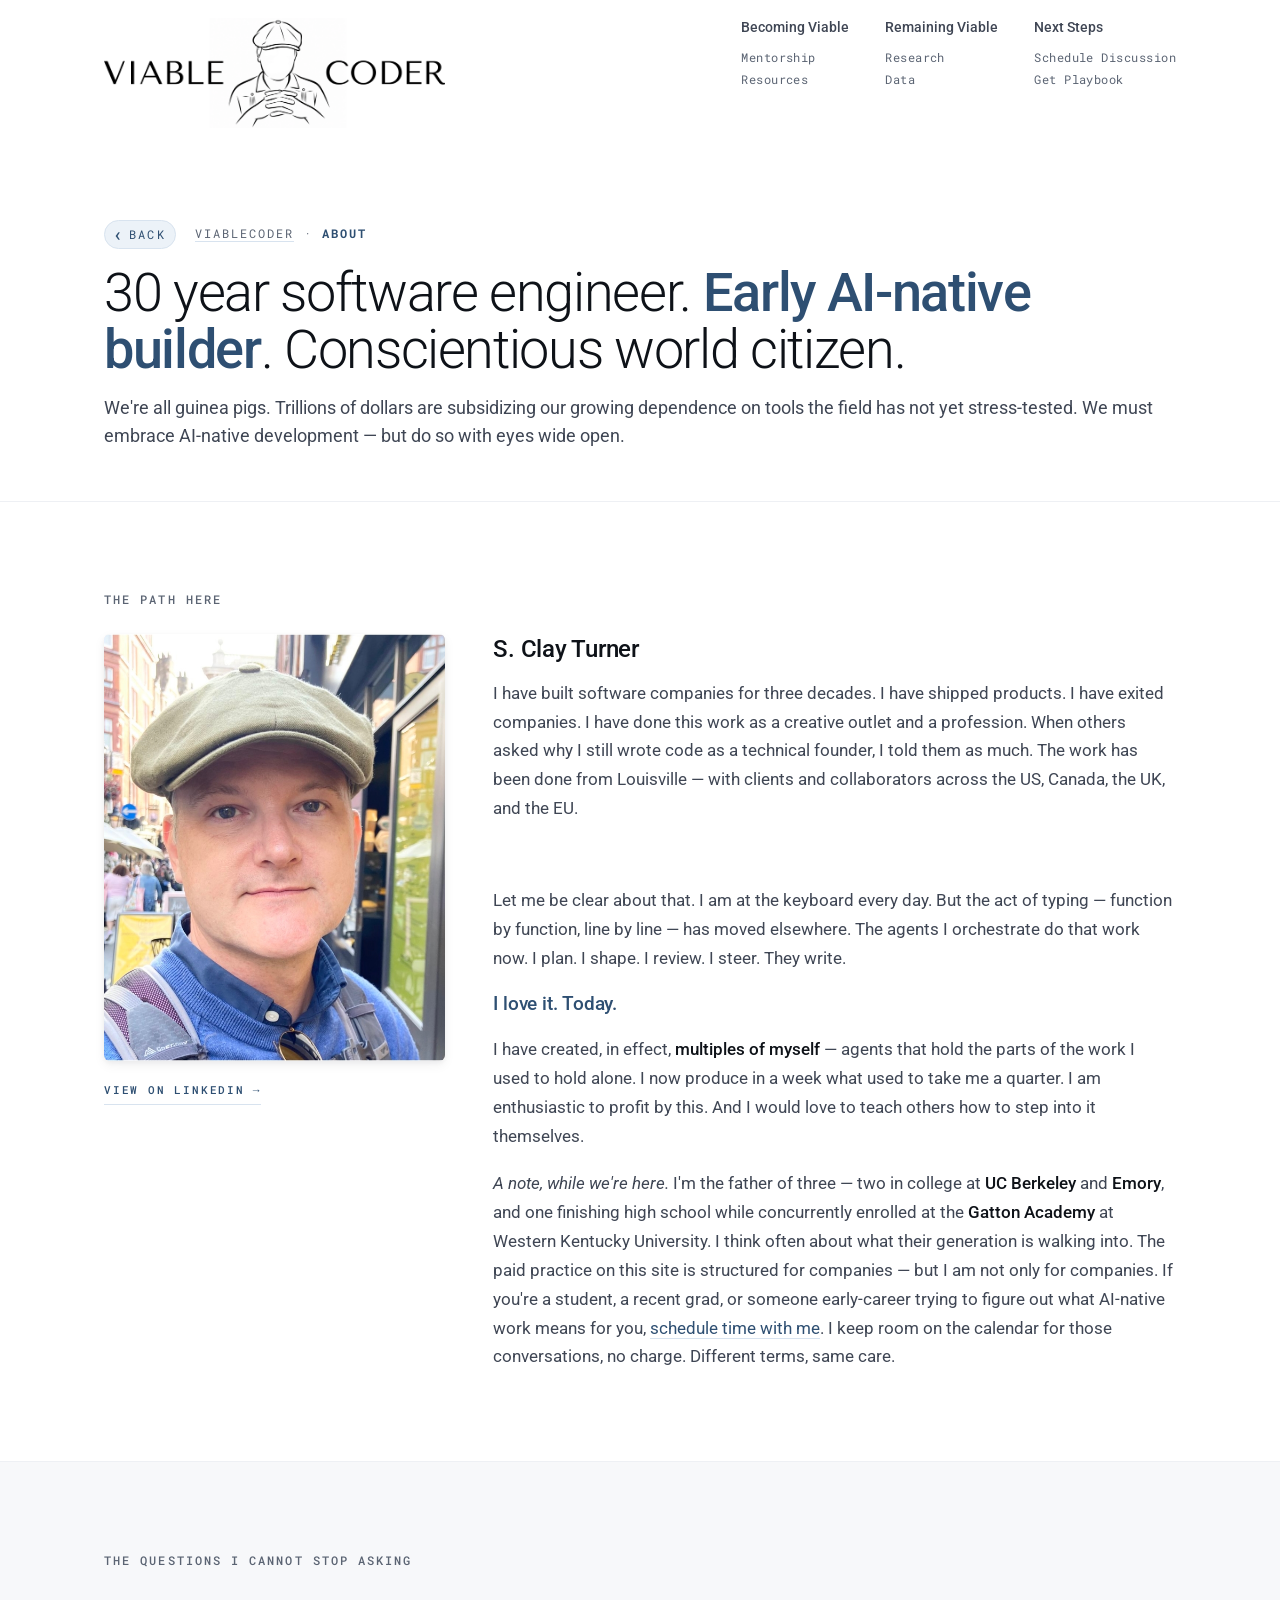
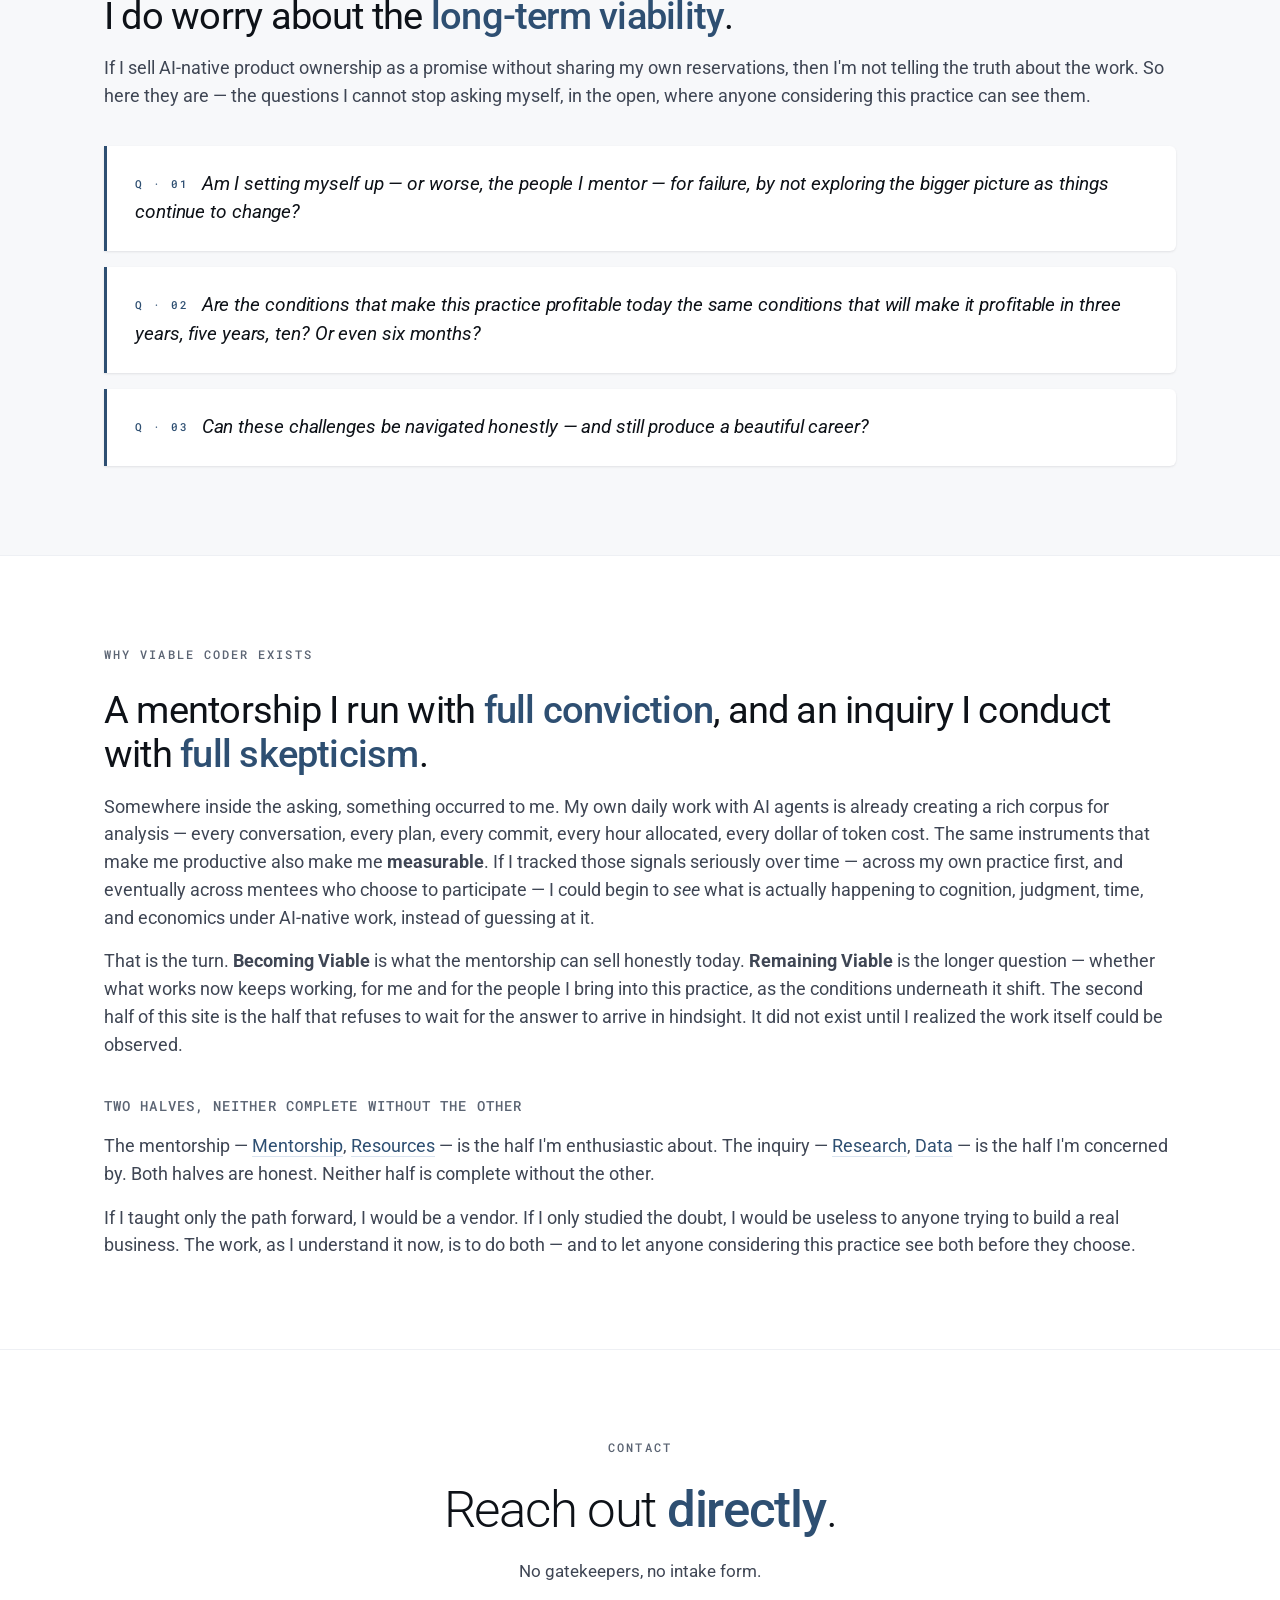
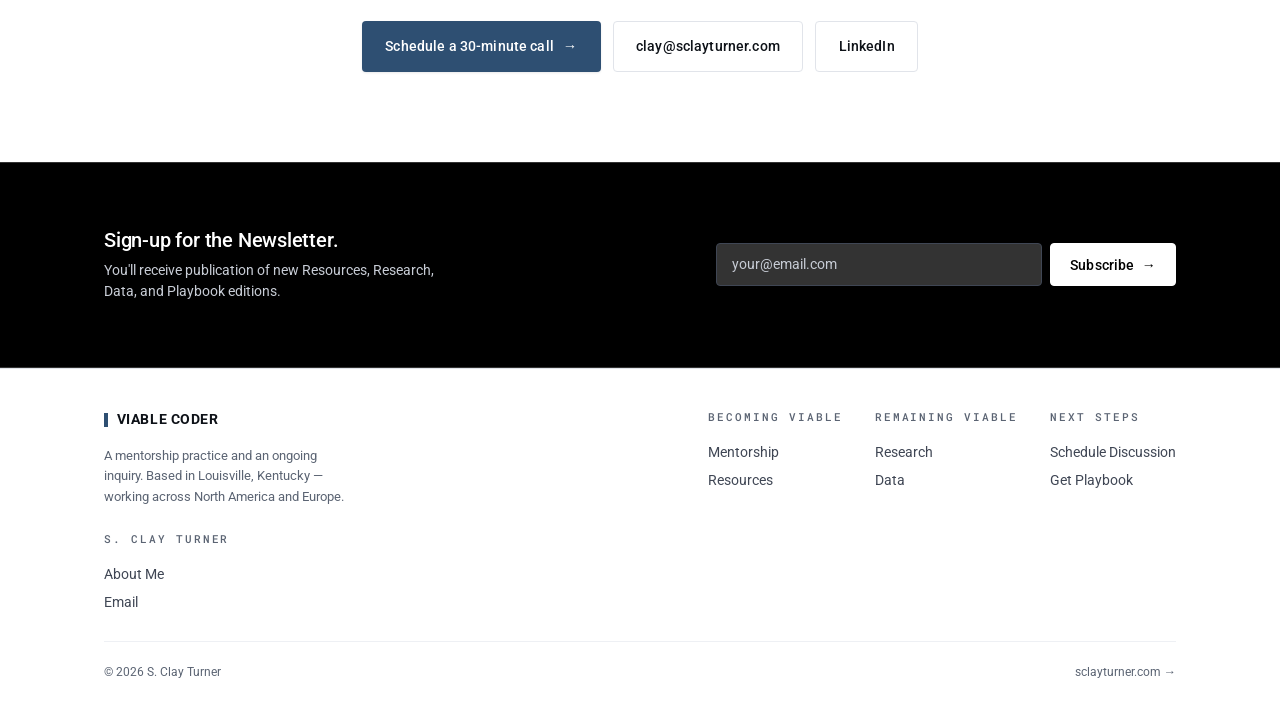
==== commit e9705785: "Website Logo" ====
--- a/website/public/about.html
+++ b/website/public/about.html
@@ -16,7 +16,9 @@
 <nav class="top">
   <div class="wrap">
     <div class="nav-row">
-      <a href="index.html" class="wordmark"><span class="bar"></span> VIABLE CODER</a>
+      <a href="index.html" class="wordmark" aria-label="Viable Coder — home">
+        <img src="assets/viable-coder.png" alt="Viable Coder">
+      </a>
       <button class="nav-toggle" type="button" aria-controls="nav-links" aria-expanded="false" aria-label="Open menu">
         <span class="nav-toggle-icon" aria-hidden="true"><span></span><span></span><span></span></span>
       </button>
--- a/website/public/main.css
+++ b/website/public/main.css
@@ -67,8 +67,8 @@
   transition: border-color 0.2s ease, box-shadow 0.2s ease;
 }
 nav.top.scrolled {
-  border-bottom-color: var(--rule);
-  box-shadow: 0 1px 0 rgba(15, 22, 32, 0.02);
+  border-bottom-color: transparent;
+  box-shadow: none;
 }
 nav.top .wrap {
   padding-top: 1rem;
@@ -86,15 +86,25 @@
   font-size: 0.95rem;
   letter-spacing: 0.04em;
   color: var(--ink);
-  display: inline-flex;
+  display: flex;
   align-items: center;
   gap: 0.55rem;
   padding-top: 0.15rem;
+  flex: 1 1 auto;
+  min-width: 0;
 }
 .nav-row .wordmark .bar {
   display: inline-block;
   width: 4px; height: 16px;
   background: var(--steel);
+}
+.nav-row .wordmark img {
+  display: block;
+  width: 100%;
+  height: auto;
+  max-height: 110px;
+  object-fit: contain;
+  object-position: left center;
 }
 .nav-links {
   display: flex;
